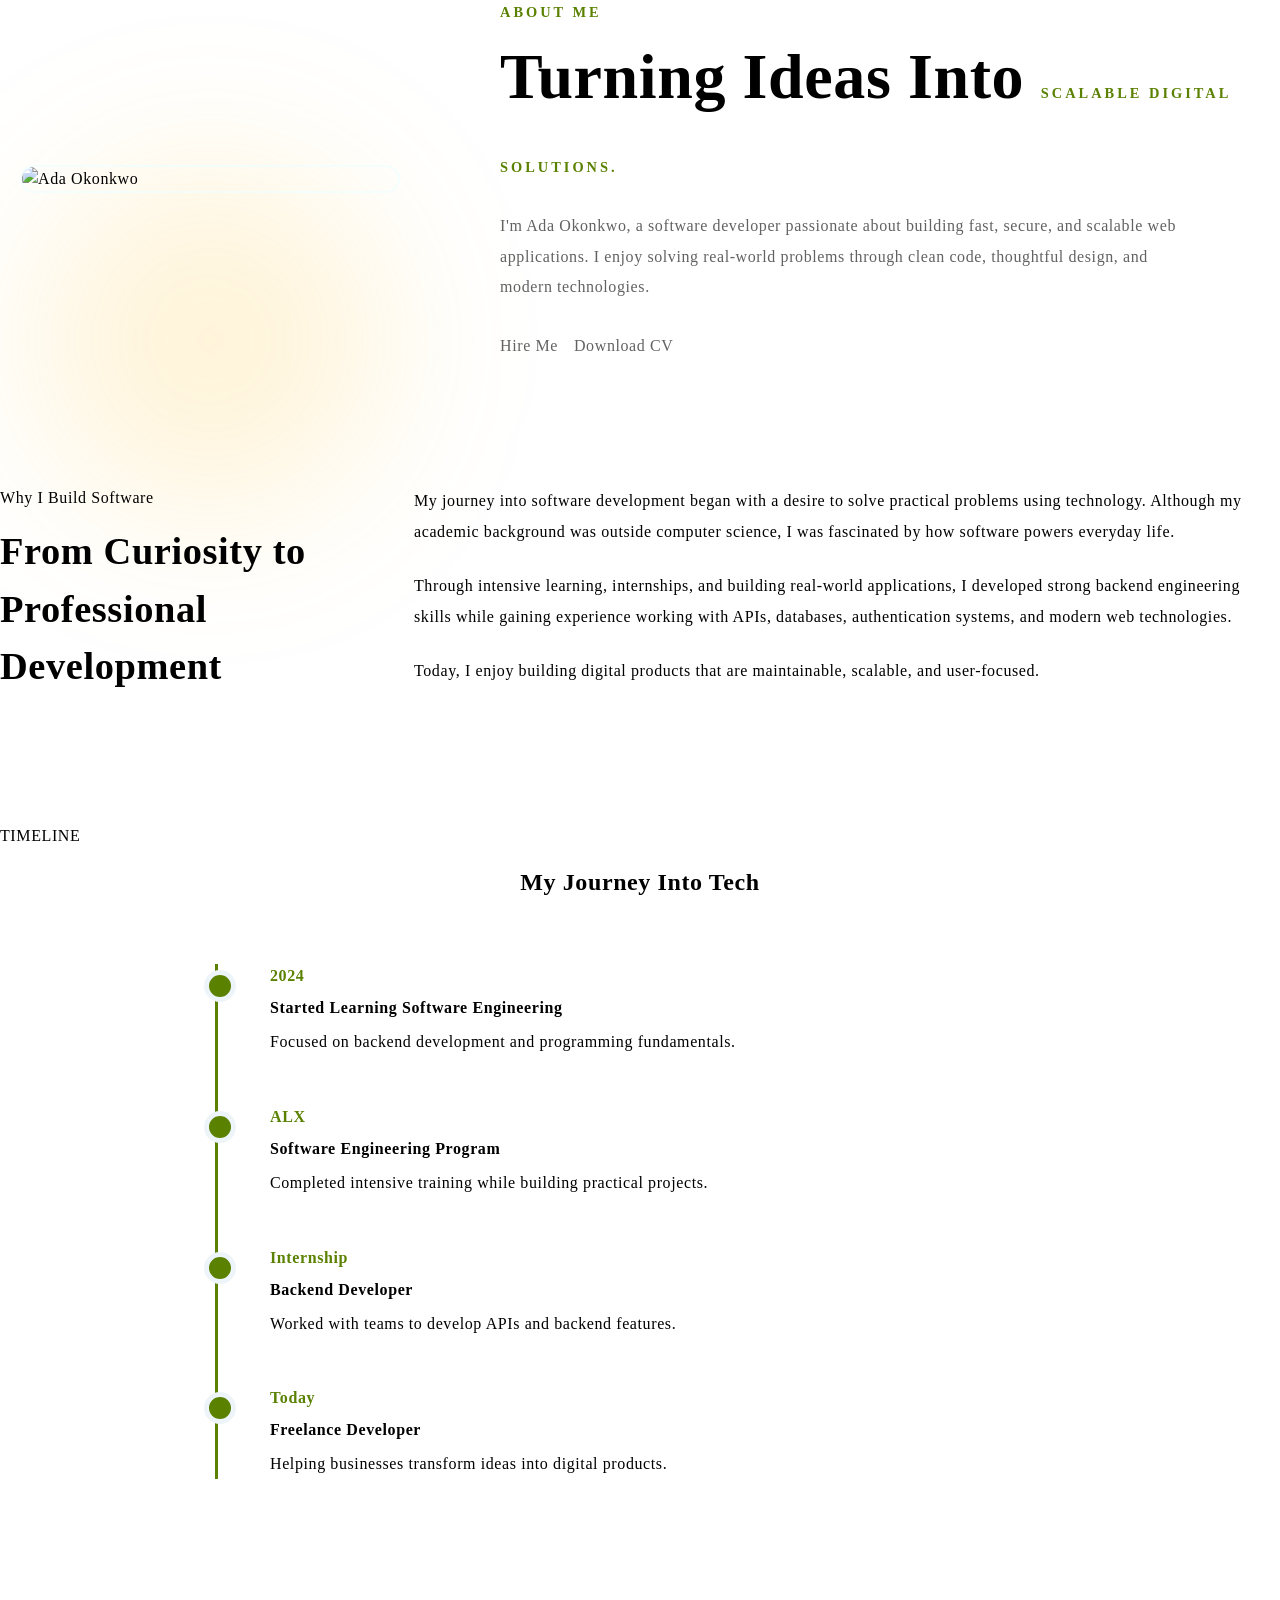
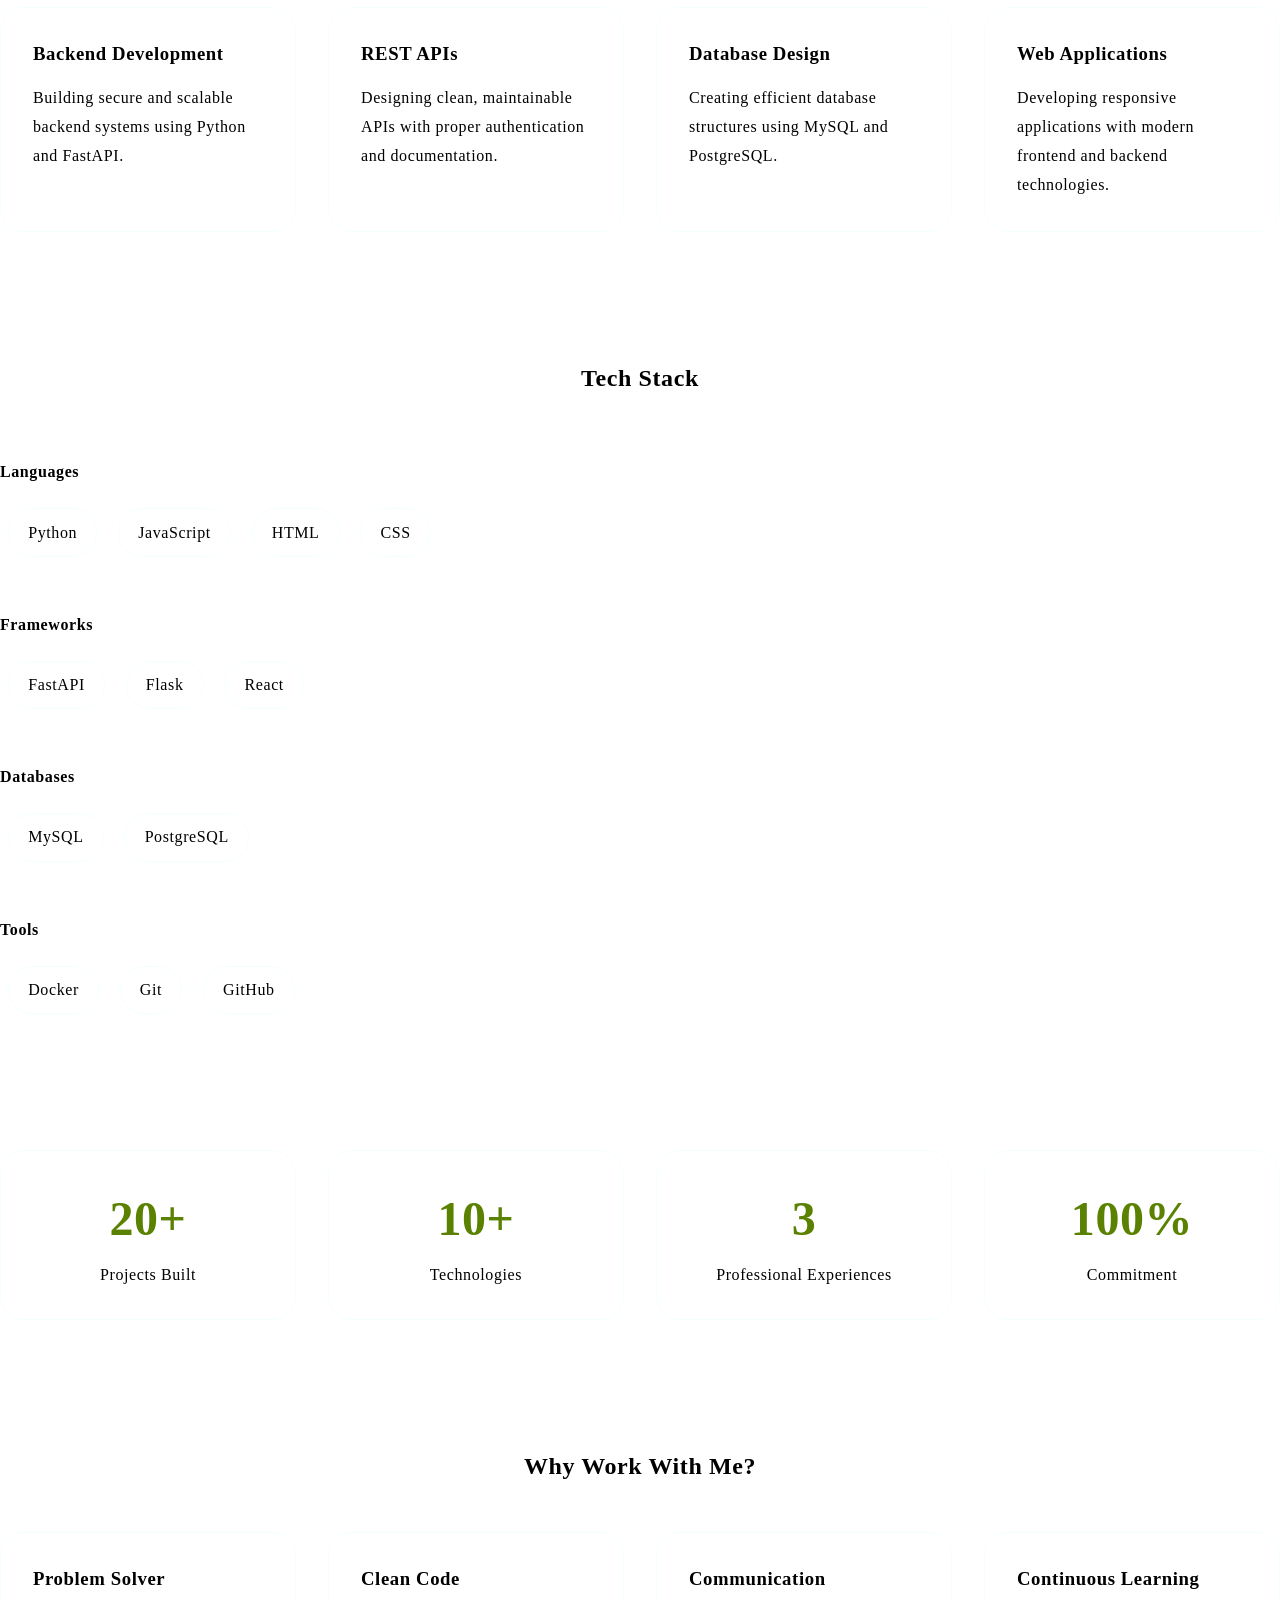
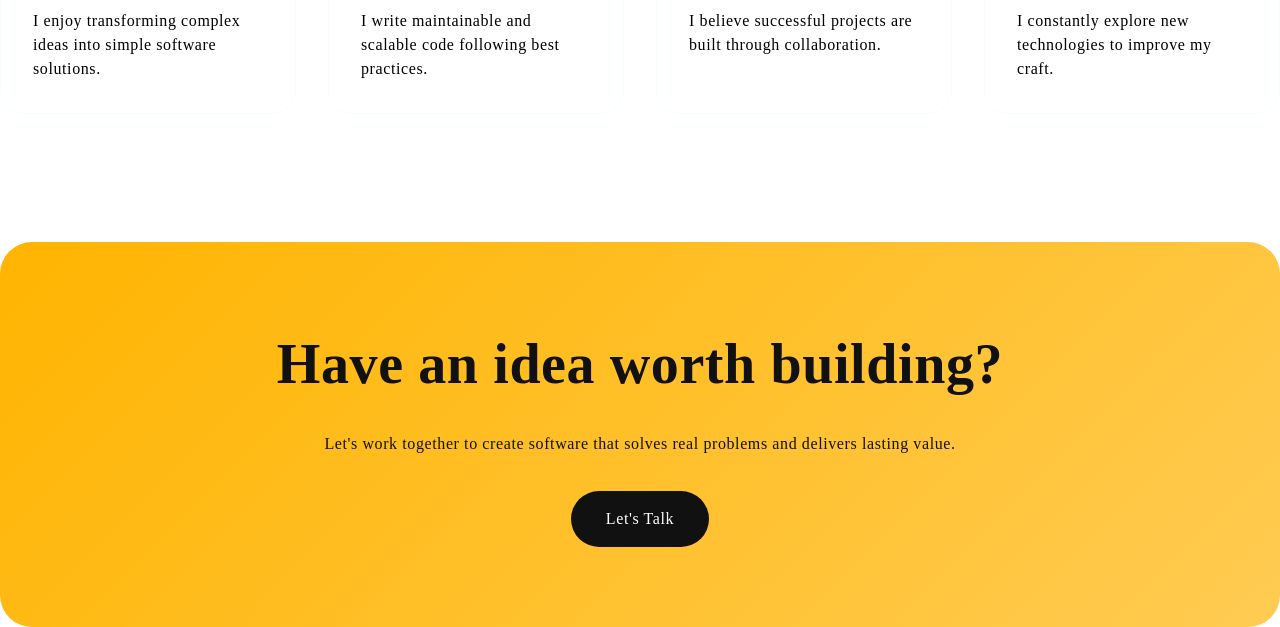
==== about.html @ 7909b61c "added about and contact pages" ====
<!DOCTYPE html>
<html lang="en">
<head>
    <meta charset="UTF-8">
    <meta name="viewport" content="width=device-width, initial-scale=1.0">

    <link rel="stylesheet" href="./styles/style.css">
    <link rel="stylesheet" href="./styles/about.css">

    <title>About Ada</title>
</head>
<body>
    <main>
        <section class="about-hero">

            <div class="about-image">
                <img src="images/about.jpg" alt="Ada Okonkwo">
            </div>

            <div class="about-content">

                <span class="section-tag">
                    ABOUT ME
                </span>

                <h1>
                    Turning Ideas Into
                    <span>Scalable Digital Solutions.</span>
                </h1>

                <p>
                    I'm Ada Okonkwo, a software developer passionate about
                    building fast, secure, and scalable web applications.
                    I enjoy solving real-world problems through clean code,
                    thoughtful design, and modern technologies.
                </p>

                <div class="hero-buttons">

                    <a href="contact.html" class="primary-btn">
                        Hire Me
                    </a>

                    <a href="assets/Ada-Okonkwo-CV.pdf"
                    class="secondary-btn"
                    download>
                        Download CV
                    </a>

                </div>

            </div>

        </section>

        <section class="my-story">

            <div class="story-left">

                <span class="section-tag">
                    Why I Build Software
                </span>

                <h2>
                    From Curiosity
                    to Professional Development
                </h2>

            </div>

            <div class="story-right">

                <p>
                    My journey into software development began with a desire
                    to solve practical problems using technology. Although my
                    academic background was outside computer science, I was
                    fascinated by how software powers everyday life.
                </p>

                <p>
                    Through intensive learning, internships, and building
                    real-world applications, I developed strong backend
                    engineering skills while gaining experience working with
                    APIs, databases, authentication systems, and modern web
                    technologies.
                </p>

                <p>
                    Today, I enjoy building digital products that are
                    maintainable, scalable, and user-focused.
                </p>

            </div>

        </section>

        <section class="timeline-section">

            <span class="section-tag">
                TIMELINE
            </span>

            <h2>My Journey Into Tech</h2>

            <div class="timeline">

                <div class="timeline-item">
                    <span>2024</span>
                    <h4>Started Learning Software Engineering</h4>
                    <p>Focused on backend development and programming fundamentals.</p>
                </div>

                <div class="timeline-item">
                    <span>ALX</span>
                    <h4>Software Engineering Program</h4>
                    <p>Completed intensive training while building practical projects.</p>
                </div>

                <div class="timeline-item">
                    <span>Internship</span>
                    <h4>Backend Developer</h4>
                    <p>Worked with teams to develop APIs and backend features.</p>
                </div>

                <div class="timeline-item">
                    <span>Today</span>
                    <h4>Freelance Developer</h4>
                    <p>Helping businesses transform ideas into digital products.</p>
                </div>

            </div>

        </section>

        <section class="services-grid">

            <article class="service-card">

                <h3>Backend Development</h3>

                <p>
                    Building secure and scalable backend systems
                    using Python and FastAPI.
                </p>

            </article>

            <article class="service-card">

                <h3>REST APIs</h3>

                <p>
                    Designing clean, maintainable APIs with proper
                    authentication and documentation.
                </p>

            </article>

            <article class="service-card">

                <h3>Database Design</h3>

                <p>
                    Creating efficient database structures using
                    MySQL and PostgreSQL.
                </p>

            </article>

            <article class="service-card">

                <h3>Web Applications</h3>

                <p>
                    Developing responsive applications with
                    modern frontend and backend technologies.
                </p>

            </article>

        </section>

        <section class="skills">

            <h2>Tech Stack</h2>

            <div class="skill-group">

                <h4>Languages</h4>

                <span>Python</span>
                <span>JavaScript</span>
                <span>HTML</span>
                <span>CSS</span>

            </div>

            <div class="skill-group">

                <h4>Frameworks</h4>

                <span>FastAPI</span>
                <span>Flask</span>
                <span>React</span>

            </div>

            <div class="skill-group">

                <h4>Databases</h4>

                <span>MySQL</span>
                <span>PostgreSQL</span>

            </div>

            <div class="skill-group">

                <h4>Tools</h4>

                <span>Docker</span>
                <span>Git</span>
                <span>GitHub</span>

            </div>

        </section>

        <section class="stats">

            <div class="stat">
                <h2>20+</h2>
                <p>Projects Built</p>
            </div>

            <div class="stat">
                <h2>10+</h2>
                <p>Technologies</p>
            </div>

            <div class="stat">
                <h2>3</h2>
                <p>Professional Experiences</p>
            </div>

            <div class="stat">
                <h2>100%</h2>
                <p>Commitment</p>
            </div>

        </section>

        <section class="why-me">

            <h2>Why Work With Me?</h2>

            <div class="why-grid">

                <div>
                    <h3>Problem Solver</h3>
                    <p>I enjoy transforming complex ideas into simple software solutions.</p>
                </div>

                <div>
                    <h3>Clean Code</h3>
                    <p>I write maintainable and scalable code following best practices.</p>
                </div>

                <div>
                    <h3>Communication</h3>
                    <p>I believe successful projects are built through collaboration.</p>
                </div>

                <div>
                    <h3>Continuous Learning</h3>
                    <p>I constantly explore new technologies to improve my craft.</p>
                </div>

            </div>

        </section>

        <section class="about-cta">

            <h2>
                Have an idea worth building?
            </h2>

            <p>
                Let's work together to create software that solves real problems
                and delivers lasting value.
            </p>

            <a href="contact.html" class="primary-btn">
                Let's Talk
            </a>

        </section>
    </main>

     <!-- Custom Script -->
    <script src="./js/script.js"></script>
   
</body>
</html>
---- styles/style.css ----
:root {
    --background-color: rgb(237, 244, 250);
    --background-color1: rgba(0, 0, 0, 0.3);
    --background-color2: #0c141a;
    --background-color3: rgba(255, 255, 255, 0.05);
    --background-color4: rgba(255, 255, 255, 0.1);
    --background-color5: rgba(255, 255, 255, 0.2);
    --background-color7: rgba(255, 255, 255, 0.5);
    
    --border: rgba(255, 255, 255, 0.5);
    --border1: rgba(255, 255, 255, 0.2);

    --primary-color: #5A8100;
    --secondary-color: #EB5204;
    --highlight-color: #FFB400;
    --base-color: #fff9e9;
    --white: #ffffff;

    --text-color: rgb(99, 98, 98);
    --text-color0: rgba(255, 255, 255, 0.8);
    --text-color1: rgba(255, 255, 255, 0.7);
    --text-color2: #011c40;
    --text-color3: #cdd5db;
    --text-color4: #00bfff;
    --text-color5: #007bff;
    /* Cloud blue CAFE NOIR 4B3621 BISTRE 372414 noir black */
    /* Chinese black*/
    --border-color: rgba(240, 255, 255, 0.8);
    --border-color2: #d8cfbc;
    /* Bone */
}

.dark-mode{
    --background-color-d: #111d24; /* charcoal black */
    --background-color1-d: #11120d; /* noir black */
    --background-color2-d: #00060a; 
    --background-color3-d: #040025;
    --bg-color4-d: rgb(252, 3, 3);
    --bg-color5-d: #007bff;
    --bg-color6-d: rgb(29, 29, 29);
    --little-tag-d: rgba(230, 153, 91, 0.384);
    --text-color-d: #fff9e9;
    --text-color1-d: #EB5204;
    --text-color2-d: #918e8e;
    --border-color-d: rgba(240, 255, 255, 0.2);
    
}

* {
    margin: 0;
    padding: 0;
    box-sizing: border-box;
    position: relative;
}
html{
    scroll-behavior: smooth;
}

/* Use Firefox-specific scrollbar properties when supported; WebKit fallback provided below */
@supports (scrollbar-width: thin) {
    html{
        scrollbar-width: thin;
        scrollbar-color: #cdd5db rgba(255,255,255,0.06);
    }
}
/* WIDTH */
::-webkit-scrollbar {
    width: 8px;
}
/* TRACK */
::-webkit-scrollbar-track {
    background: transparent;
}
/* THUMB */
::-webkit-scrollbar-thumb {
    border-radius: 10px;
}

body {
    display: flex;
    flex-direction: column;
    min-height: 100vh;
    font-family: "Caladea", serif;
    font-size: 16px;
    line-height: 1.5;
    letter-spacing: 0.6px;
    height: 100vh;
}
body.dark-mode{
    background: var(--background-color-d);
}
.layer-blur {
    position: absolute;
    width: 30rem;
    height: 0;
    top: 100%;
    right: 0;
    box-shadow: 0 0 700px 15px black;
    rotate: -30deg;
    filter: blur(100px);
    z-index: -3;
}
a, button{
    cursor:pointer;
}
a {
    text-decoration: none;
    color: var(--text-color);
    transition: color .2s ease;
    font-weight: 400;
}

a:hover {
    color: var(--highlight-color);
}

/* Display mode */
.display-mode{
    position: fixed;
    bottom: 20px;
    right: 20px;
    z-index: 1000;
    background-color: var(--background-color7);
    border-radius: 50%;
    padding: 10px;
    display: flex;
    align-items: center;
    justify-content: center;
    box-shadow: 0 4px 30px rgba(0, 0, 0, 0.1);
}
.display-mode > button{
    outline: none;
    border: none;
    padding: 0;
    border-radius: inherit;
    background-color: transparent;
}
@media (max-width: 768px) {
    .display-mode{
        bottom: 40px;
        right: 10px;
    }
}
/* --- Navigation Styles --- */

.nav {
    position: fixed;
    top: 0;
    left: 0;
    bottom: 0;
    z-index: 10;
    color: var(--text-color);
    font-weight: 600;
    font-size: 15px;
    height: auto;
    padding: 20px;
    display: flex;
    flex-direction: column;
    justify-content: space-around;

    background: var(--background-color3);
    -webkit-backdrop-filter: blur(6px);
    backdrop-filter: blur(6px);
    border-right: 1px solid rgba(255, 255, 255, 0.1);
    box-shadow: 4px 0 30px rgba(0, 0, 0, 0.1);
}

.nav nav,
.nav .socials {
    display: flex;
    flex-direction: column;
    align-items: center;
    gap: 0.5rem;
    margin-left: 5px;
    margin-bottom: 0.3rem;
}

.nav .socials,
.nav nav {
    transition: filter .3s ease;
}

.nav nav a,
.nav .socials a {
    display: flex;
    flex-direction: column;
    align-items: center;
    justify-content: space-between;
}

.nav nav a span {
    transform: translateX(100%);
    opacity: 0;
    transition: transform .3s ease, opacity .3s ease;
    width: 0;
    white-space: nowrap;
}

.nav nav a:hover,
.nav .socials a:hover {
    background-color: var(--background-color);
    border-radius: 20px;
    padding: 5px 10px;
    color: var(--highlight-color);
}

.nav .socials a:hover {
    border-radius: 20%;
}

.nav nav a:hover span {
    transform: translateX(0);
    opacity: 1;
    width: auto;
}

/* Responsive Navigation for Mobile */
@media (max-width: 768px) {
    .nav {
        width: 100%;
        height: 4rem;
        left: 0;
        top: auto;
        bottom: 0;
        background-color: rgba(255, 255, 255, 0.7);
        box-shadow: 0 -2px 10px rgba(0, 0, 0, 0.1);
    }

    .nav .socials {
        display: none;
    }

    .nav nav {
        width: 100%;
        display: flex;
        align-items: start;
    }

    .nav nav {
        width: 100%;
        flex-direction: row;
        justify-content: space-evenly;
        gap: .6rem;
    }

    .nav nav a:hover span {
        transform: translate(0, 0);
        opacity: 1;
        width: auto;
    }
}

/* --- Banner Styles --- */
.banner {
    height: 100vh;
    width: 100%;
    position: relative;
    display: flex;
    align-items: center;
    justify-content: center;
    overflow: hidden;
}

main {
    flex: 1;
}

.banner .animation-bg {
    height: 100vh;
    width: 100vw;
    object-fit: cover;
    object-position: center;
    /* Creates a smooth, cloud-like fade at the bottom */
    -webkit-mask-image: linear-gradient(to bottom, lightgray 70%, transparent 100%);
    mask-image: linear-gradient(to bottom, black 70%, transparent 100%);
}

.banner .bg1 {
    position: absolute;
    top: 0;
    height: 100%;
    display: flex;
    flex-direction: row;
    justify-content: space-between;
    gap: 4rem;
    color: var(--base-color);
    border: 7px solid var(--border-color);
    padding: 2rem 4rem;
    border-radius: 2rem;
}
.dark-mode .banner .bg1 {
    border-bottom: 7px solid rgba(211, 211, 211, 0.3);
}
.banner .bg1 .bg1-context {
    display: flex;
    flex-direction: column;
    justify-content: space-between;
}

.banner .bg1 .title {
    font-size: 3rem;
    font-weight: 700;
}

.banner .bg1 .title .highlight {
    color: var(--border-color);
}

.banner .bg1 .title h2:nth-child(2) {
    transform: translate(120%, 290%);
    bottom: 0px;
}

.banner .bg1 .bg1-context-inner {
    display: flex;
    flex-direction: row;
    justify-content: space-between;
    gap: 4rem;
    font-size: 14px;
    line-height: 21px;
    letter-spacing: 1px;
}

.banner .bg1 .bg1-context-inner .mini-bio {
    width: 18rem;
}

.banner .bg1 .bg1-context-inner .mini-bio span {
    color: var(--secondary-color);
}

.banner .bg1 .bg1-context-inner .exp {
    justify-self: baseline;
}

.banner .bg1 .bg1-context-inner .exp span {
    display: block;
}

.banner .bg1 .bg1-context-inner .exp span:nth-child(1) {
    font-size: 1.5rem;
    color: var(--primary-color);
}

.banner .bg1 .context {
    position: relative;
    bottom: 0px;
    right: -100px;
    width: 38%;
    background-color: var(--background-color1);
    border-radius: 30px;
    box-shadow: 0 4px 30px rgba(0, 0, 0, 0.1);
    -webkit-backdrop-filter: blur(5px);
    backdrop-filter: blur(5px);
    padding: 14px;
}

.banner .bg1 .context h3 {
    margin-bottom: 20px;
    font-size: 1.6rem;
    font-weight: 600;
}

.banner .bg1 .context .glass-form .input-group {
    display: flex;
    justify-content: space-between;
    gap: 10px;
    margin-bottom: 15px;
}

.banner .bg1 .context .glass-form input,
.banner .bg1 .context .glass-form select {
    width: 100%;
    padding: 12px;
    margin-bottom: 15px;
    border: none;
    border-radius: 8px;
    background: var(--background-color4);
    /* Lighter background for inputs */
    color: var(white);
    /* Text color inside inputs */
    border: 1px solid var(--border1);
    -webkit-backdrop-filter: blur(10px);
    backdrop-filter: blur(10px);
    outline: none;
    /* Remove default focus outline */
    font-size: 1rem;
}

.banner .bg1 .context .glass-form input::placeholder {
    color: var(--text-color1);
}

.banner .bg1 .context .glass-form input:focus,
.banner .bg1 .context .glass-form select:focus {
    background: var(--background-color5);
    border-color: var(--border);
}

.banner .bg1 .context .glass-form label {
    display: block;
    margin-bottom: 5px;
    margin-top: 15px;
    font-weight: bold;
    color: var(--text-color0);
}

.banner .bg1 .context .glass-form .bg-grad {
    width: 100%;
    padding: 2px;
    border: none;
    border-radius: 50px;
    background: linear-gradient(to right, #656565, var(--highlight-color), #6600c5, #5300a0, var(--secondary-color), var(--primary-color), var(--highlight-color), #656565);
    background-size: 200%;
    animation: animationGradient 2.5s linear infinite;
    box-shadow: 0 0 15px rgba(255, 255, 255, 0.2);
    cursor: pointer;
    margin-top: 20px;
}

.banner .bg1 .context .glass-form button {
    width: 100%;
    padding: 15px;
    font-size: 1.1rem;
    font-weight: bold;
    border: none;
    border-radius: 50px;
    box-shadow: 0 0 15px rgba(255, 255, 255, 0.2);
    cursor: pointer;
    margin-top: x 20px;
    color: var(--secondary-color);
}

@keyframes animationGradient {
    to {
        background-position: 200%;
    }
}

.banner .bg1 .context .glass-form button:hover {
    background: var(--border-color);
    color: var(--text-color);
}

/* Responsive Banner for Tablets & Mobile */
@media (max-width: 1000px) {
    .banner .bg1 .context {
        right: -70px;
    }
    .banner .bg1 .context h3 {
        font-size:1.2rem
    }
    .banner .bg1 .context .glass-form input,
    .banner .bg1 .context .glass-form select {
        font-size: 14px;
        padding: 8px;
    }
    .banner .bg1 .context .glass-form button {
        padding: 10px;
        font-size: 1rem;
    }
}

@media (max-width: 900px) {
    .banner .bg1 .context {
        right: -35px;
    }
}

@media (max-width: 768px) {
    .banner {
        padding: .5rem 0;
        overflow: hidden;
    }

    .banner .bg1 {
        padding: .5rem 0;
    }

    .banner .bg1 .title {
        font-size: 2.5rem;
    }

    .banner .bg1 .context {
        display: none;
    }
}

/* --- Num Styles --- */
.num {
    min-height: 5rem;
    padding: 5rem 1.5rem;
    margin: 0 6rem;
    color: var(--text-color2);
    display: flex;
    justify-content: space-around;
    align-items: center;
    border-bottom: 1px solid var(--border-color2);
}
.dark-mode .num {
    color: var(--text-color-d)
}
.num > div span {
    display: block;
    text-align: center;
    font-size: 1.2rem;
    font-weight: 500;
}

.num > div span:nth-child(1) {
    color: var(--secondary-color);
    font-size: 2rem;
    font-weight: 800;
}

@media (max-width: 900px) {
    .num{
        margin: 0 3rem;
    }
    .num>div span {
        font-size: 1rem;
    }
}
@media (max-width: 768px) {
    .num {
        flex-wrap: wrap;
        margin: 0 2rem;
    }
}

@media (max-width: 568px) {
    .num {
        flex-direction: column;
        margin: 0;
    } 
}

/* --- Services Styles --- */
.services {
    padding: 6rem 9rem;
    position: relative;
    background-color: var(--background-color2);
    color: var(--text-color3);
    display: flex;
    flex-direction: column;
    align-items: center;
}
.dark-mode .services {
    background-color: var(--background-color2-d);
}
/*.services::before{
    content: "";
    position: absolute;
    width: 100%;
    height: 50px;
    top: 0; / Half of the height to sit on the line /
    left: 0;
    border-radius: inherit;
    background: radial-gradient(
        960px circle at 0 0, rgba(106, 0, 255, 0.1), transparent 40%
    );
}*/
.services .little-tag,
.projects .little-tag {
    display: block;
    border-radius: 1rem;
    padding: 0.1rem 0.7rem;
    background-color: var(--border-color2);
    color: var(--secondary-color);
    display: flex;
    justify-content: center;
    align-items: center;
    gap: 4px;
}
.dark-mode .services .little-tag,
.dark-mode .projects .little-tag {
    background-color: var(--little-tag-d);

}

.services h1 {
    font-size: 3rem;
    font-weight: 600;
    margin-bottom: -15px;
    color: var(--text-color4);
}

.services>p,
.projects>p {
    font-size: 1rem;
    max-width: 38rem;
    margin-inline: auto;
    text-align: center;
}
.dark-mode .services .service-cards .service-card >p,
.dark-mode .services>p,
.dark-mode .projects>p {
    color: var(--text-color2-d);
}

.services .service-cards {
    display: grid;
    grid-template-columns: repeat(3, 1fr);
    gap: 1.5rem;
    margin-top: 2.6rem;
}

.services .service-cards .service-card {
    min-height: 260px;
    border-radius: 1rem;
    padding: 2rem;
    transition: transform 0.3s ease, box-shadow 0.3s ease;
    /*background-color: #121c24c5;*/
    box-shadow:
        0 15px 35px rgba(0, 0, 0, 0.4),
        0 5px 15px rgba(0, 0, 0, 0.2);
}
.dark-mode .services .service-cards .service-card {
    box-shadow:
        0 5px 35px rgba(94, 93, 93, 0.1),
        0 0px 15px rgba(46, 46, 46, 0.1);
}
.services .service-cards .service-card:hover {
    transform: translateY(-10px);
    box-shadow:
        0 25px 50px rgba(0, 0, 0, 0.6),
        0 10px 20px rgba(0, 0, 0, 0.3);
}

.services .service-cards .service-card h2 {
    margin: 1rem 0;
    color: var(--text-color5);
    font-size: 1.2rem;
}

.services .service-cards .service-card>span {
    background-color: var(--border-color2);
    display: block;
    padding: 0.5rem;
    height: 50px;
    width: 50px;
    border-radius: inherit;
    display: flex;
    align-items: center;
    justify-content: center;
}

.services .service-cards .service-card img {
    width: 20rem;
    height: 20rem;
    border-radius: 1rem;
    border-top-left-radius: 50%;
    border-top-right-radius: 50%;
    object-fit: cover;
}

/* Responsive Services for Mobile */
@media (max-width: 900px) {
    .services {
        padding: 6rem 2.5rem 6rem 6rem;
    }
    .services .service-cards {
        grid-template-columns: repeat(2, 1fr);
    }
}

@media (max-width: 768px) {
    .services {
        padding: 6rem;
    }

    .services .service-cards {
        grid-template-columns: repeat(1, 1fr);
    }
    .services .service-cards .service-card{
        height: 350px;
        display: flex;
        flex-direction: column;
        justify-content: center;
        align-items: center;
    }
    
}
@media (max-width: 568px) {
    .services {
        padding: 6rem 1.5rem;
    }
}

/* --- Projects Styles --- */
.projects {
    padding: 3rem 4rem;
    color: #333;
    position: relative;
    display: flex;
    flex-direction: column;
    align-items: center;
    background-color: var(--base-color);
}
.dark-mode .projects {
    background-color: var(--background-color3-d);
}
.projects h1 {
    color: var(--background-color2);
    font-size: 3rem;
}
.dark-mode .projects h1 {
    color: var(--text-color-d);
}
.projects .project-cards, .projects .project-filter {
    margin: 2rem 4rem;
}
.projects .search-bar {
    display: flex;
    justify-content: center;
    border: 1px solid var(--border-color2);
    border-radius: 20px;
    height: 2.5rem;
    width: 90%;
    margin-top: 1.5rem;
}
.projects .search-bar #search-input,
.projects .search-bar #search-button {
    padding: 10px;
    outline: none;
    border: none;
    background-color: transparent;
}
.projects .search-bar #search-button {
    border-left: 1.7px solid var(--border-color2);
    border-top-right-radius: inherit;
    border-bottom-right-radius: inherit;
    margin-top: 6px;
    margin-bottom: 6px;
    display: flex;
    align-items: center;
    transition: all 0.3s ease-in-out;
    cursor: pointer;
}
.projects .search-bar #search-button:hover svg {
    transform: scale(1.3);
}
.projects .search-bar #search-input {
    width: 100%;
    border-top-left-radius: inherit;
    border-bottom-left-radius: inherit;
    padding-left: 1rem;
    background-color: #00bfff1a;
    color: var(--text-color2);
    font-size: 15px;
    font-weight: 500;
    letter-spacing: 1.1px;
}
#search-input::placeholder{
    font-size: 14px;
}
.projects .project-filter{
    display:flex;
    gap:10px;
    flex-wrap:wrap;
    justify-content: center;
}

.projects .filter-btn{
    padding:6px 10px;
    border:1px solid lightslategrey;
    background-color: transparent;
    color: #333;
    cursor:pointer;
    border-radius:4px;
    transition:0.3s;
}
.dark-mode .projects .filter-btn{
    border:1px solid var(--border-color-d);
    color: var(--text-color-d);
}
.projects .filter-btn:hover{
    background: #0c141a;
    color: var(--text-color3);
    border-radius: 8px;
    transform:scale(1.1);
}
.dark-mode .projects .filter-btn:hover{
    background: var(--bg-color5-d);
    color: var(--text-color-d);
}
.projects .filter-btn.active{
    background: var(--secondary-color);
    color: var(--base-color);
    border: none;
    transform:scale(1.1);
}
.dark-mode .projects .filter-btn.active{
    background: var(--bg-color4-d);
}
.projects .project-cards {
    /* Splits the container into 3 columns */
    column-count: 3;
    column-gap: 1rem;
}

.projects .project-cards h2 {
    color: #272424;
}

.projects .project-cards .project-card {
    /* CRITICAL: Prevents a single card from splitting across two columns */
    break-inside: avoid;
    margin-bottom: 1rem;
    border-radius: 10px;

    /* Give your cards different heights directly or via content */
    height: auto;

    overflow: hidden;
    opacity: 0;
    transform:translateY(45px) scale(0.98);
    transition:
        opacity 0.75s ease,
        transform 0.75s cubic-bezier(0.22, 1, 0.36, 1);
}
.projects .project-cards .project-card.show{
    opacity:1;
    transform:translateY(0) scale(1);
}

.projects .project-cards .project-card.hide{
    opacity:0;
    transform:translateY(18px) scale(0.985);
}
.projects .project-cards .project-card .info {
    position: absolute;
    bottom: 0;
    padding-left: 0.8rem;
    padding-bottom: 0.2rem;
}

.projects .project-cards .project-card .info span {
    display: block;
    text-transform: uppercase;
    font-weight: 600;
    text-shadow: 0px 1px 2px rgba(0, 0, 0, 0.9),
        0px 2px 4px rgba(0, 0, 0, 0.5),
        0px 4px 10px rgba(0, 0, 0, 0.3);
}

.projects .project-cards .project-card .info .category {
    color: var(--secondary-color);
    font-size: 14px;
}

.projects .project-cards .project-card .info .title {
    color: var(--text-color3);
    font-size: 16px;
    padding: 0;
    margin: 0;
    margin-top: -7px;
}

.projects .project-cards .project-card img {
    width: 100%;
    height: 100%;
    object-fit: cover;
    border-radius: inherit;
    display: block;
}

.projects .project-cards .project-card .overlay {
    position: absolute;
    width: 0;
    top: 0;
    left: 0;
    bottom: 0;
    background-color: rgba(255, 249, 233, 0.2);
    -webkit-backdrop-filter: blur(3px);
    backdrop-filter: blur(3px);
    transition: width 0.4s ease;
    display: flex;
    justify-content: center;
    align-items: center;
    border-radius: inherit;
}

.projects .project-cards .project-card .overlay .visit-link {
    padding: 10px;
    border-radius: 5px;
    opacity: 0;
    transition: all 0.2s ease 0.3s;
}

.projects .project-cards .project-card .overlay .modal-btn {
    background: transparent;
    border: none;
    outline: none;
}
.projects .project-cards .project-card:hover .overlay {
    width: 100%;
}

.projects .project-cards .project-card:hover .visit-link {
    opacity: 1;
}

.projects .project-cards .project-card .visit-link svg:hover {
    transform: scale(1.4);
}

.projects .project-cards .project-card .visit-link svg:hover,
.projects .project-cards .project-card .visit-link svg.flat-color:hover #secondary {
    fill: var(--base-color) !important;
}

.projects .view-more-project,
.projects #load-more-btn {
    width: 13rem;
    font-size: 13px;
    letter-spacing: 1.3px;
    text-transform: uppercase;
    font-weight: bold;
    cursor:pointer;
    display: flex;
    align-items: center;
    justify-content: space-evenly;
}
.projects .view-more-project {
    gap: 8px;
    padding: 5px 15px;
    border-radius: 50px;
    background-color: var(--secondary-color);
    color: var(--background-color);
    transition: background-color 0.3s ease, color 0.3s ease;
    margin-top: 20px;
    border:1px solid var(--secondary-color);
}
.dark-mode .projects .view-more-project {
    background-color: var(--bg-color4-d);
    color: var(--text-color-d);
    border:1px solid var(--bg-color4-d);
}
.projects #load-more-btn:hover, 
.projects .view-more-project:hover {
    background-color: var(--highlight-color);
    color: var(--base-color);
    border: none;
}

.empty-state{
    grid-column:1/-1;
    text-align:center;
    padding:60px;
    color:#888;
    font-size:20px;
}

.projects .load-wrapper{
    text-align:center;
    margin-top:15px;
}

.projects #load-more-btn{
    padding: 6px 10px;
    width: 13rem;
    border:3px solid var(--secondary-color);
    background: transparent;
    color: var(--secondary-color);
    border-radius:30px;
}
.dark-mode .projects #load-more-btn{
    border:3px solid var(--bg-color4-d);
    color: var(--bg-color4-d);
}
.projects #load-more-btn:hover, 
.projects .view-more-project:hover{
    transform:translateY(-2px);
}

.projects .project-modal{
    width: 100%;
    position:fixed;
    inset:0;
    display:none;
    flex-direction: row;
    justify-content:center;
    align-items:center;
    z-index:999;
    padding:20px;
    background:rgba(0,0,0,0.75);
    -webkit-backdrop-filter: blur(14px);
    backdrop-filter: blur(14px);
    overflow-y: hidden;
}

.projects .project-modal.show{
    display:flex;
}

@keyframes popup{
    from{
        opacity:0;
        transform:scale(.9);
    }
    to{
        opacity:1;
        transform:scale(1);
    }
}

.projects .project-modal .modal-content{
    color:white;
    width: 95%;
    max-height: 90vh;
    border-radius:16px;
    padding:20px;
    position:relative;
    overflow-y: auto;
    /* glassmorphism 
    background: rgba(255,255,255,0.08);

    border: 1px solid rgba(255,255,255,0.12);

    box-shadow:
        0 8px 32px rgba(0,0,0,.35);

    -webkit-backdrop-filter: blur(20px);
    backdrop-filter: blur(20px); */
    /* Firefox only */
    @supports (scrollbar-color: #cdd5db transparent) {
        scrollbar-width: thin;
        scrollbar-color: #cdd5db transparent;
    }
    animation:popup .3s ease;
}
.projects .project-modal .modal-content::-webkit-scrollbar{
    width:8px;
    height:8px;
}
.projects .project-modal .modal-content::-webkit-scrollbar-track{
    background: transparent;
}
.projects .project-modal .modal-content::-webkit-scrollbar-thumb{
    background-color: #cdd5db;
    border-radius: 8px;
    border: 2px solid transparent; /* provides padding around thumb */
}

.projects .project-modal .modal-content .close-modal{
    position:absolute;
    right:20px;
    top:10px;
    cursor:pointer;
}

.projects .project-modal .modal-content #modal-body{
    margin-top: 2rem;
    display: grid;
    grid-template-columns: 1.5fr 1fr;
    gap: 1.5rem;
}
.projects .project-modal .modal-content #modal-body .modal-image-container{
    width:100%;
    height:100%;
    display: flex;
    flex-direction: column;
}
.projects .project-modal .modal-content #modal-body .modal-image-container .modal-links{
    margin-top:10px;
}

.projects .project-modal .modal-content #modal-body .modal-image-container .modal-links a{
    color:var(--secondary-color);
    cursor: pointer;
    text-decoration:none;
    font-weight:600;
}

/* TAGS */
.projects .project-modal .modal-content #modal-body .project-tags{
    display: flex;
    gap: 15px;
    flex-wrap: wrap;
    margin-bottom: 25px;
}
.projects .project-modal .modal-content #modal-body .project-tags .stack-badge{
    color: #EB5204;
    font-size: 14px;
    font-weight: 600;
    text-transform: uppercase;
    letter-spacing: 1px;
}
/* MAIN IMAGE */
.projects .project-modal .modal-content #modal-body .project-main-image img{
    width: 100%;
    height: auto;
    border-radius: 18px;
    margin-top: 20px;
}
.projects .project-modal .modal-content #modal-body .project-main-image h2{
    font-size: 2rem;
    color: var(--text-color3);
    line-height: 1.1;
    letter-spacing: 1px;
}

/* DESCRIPTION BLOCKS */
.projects .project-modal .modal-content #modal-body .project-description{
    display: flex;
    flex-direction: column;
    gap: 30px;
    margin: 30px 0;
}

.projects .project-modal .modal-content #modal-body .project-description .desc-block h4{
    font-size: 18px;
    color: var(--text-color4);
    margin-bottom: 12px;
}

.projects .project-modal .modal-content #modal-body .project-description .desc-block p{
    color: var(--text-color3);
    line-height: 1.7;
}

/* GALLERY */
.projects .project-modal .modal-content #modal-body .project-gallery{
    display: flex;
    flex-direction: column;
    gap: 20px;
    margin: 10px 0;
    height: auto;
    width: 100%;
}

.projects .project-modal .modal-content #modal-body .project-gallery .gallery-image{
    height: auto;
    width: 100%;
    border-radius: 16px;
    overflow: hidden;
    transition: .3s ease;
}
.projects .project-modal .modal-content #modal-body .project-gallery .gallery-image img{
    width: 100%;
    height: auto;
    display: block;
    object-fit: cover;
    border-radius: inherit;
    transition: transform .3s ease;
}
.projects .project-modal .modal-content #modal-body .project-gallery .gallery-image img:hover{
    transform: scale(1.02);
}

/* Right Sidebar */
.projects .project-modal .modal-content #modal-body .modal-aside {
    display: flex;
    flex-direction: column;
    gap: 2rem;
    top: 2rem;
    height: fit-content;
}

/* Cards */
.projects .project-modal .modal-content #modal-body .modal-aside > div {
    background: var(--card-bg);
    padding: 1.5rem;
}
.projects .project-modal .modal-content #modal-body .modal-aside > div::after{
    content: "";
    display: block;
    width: 85%;
    height: 2px;
    margin: 3rem auto 0;
    background-color: rgba(88, 86, 86, 0.45);
    border-radius: 10px;
}

/* Headings */
.projects .project-modal .modal-content #modal-body .modal-aside h3 {
    margin-bottom: 1.3rem;
    font-size: 1.1rem;
    color: var(--heading-color);
}

/* Sections */
.projects .project-modal .modal-content #modal-body .modal-aside section {
    display: flex;
    justify-content: space-between;
    align-items: flex-start;

    gap: 1rem;

    padding: .9rem 0;

    border-bottom: 1px solid var(--border-color);
}

.projects .project-modal .modal-content #modal-body .modal-aside section:last-child {
    border-bottom: none;
}

/* Left labels */
.projects .project-modal .modal-content #modal-body .modal-aside h6 {
    font-size: .8rem;
    color: var(--text-light);
    font-weight: 600;
    margin: 0;
    text-transform: uppercase;
    letter-spacing: 1px;
}

/* Right values */
.projects .project-modal .modal-content #modal-body .modal-aside p {
    margin: 0;
    text-align: right;
    color: var(--text-color);
    font-size: .95rem;
}

.projects .project-modal .modal-content #modal-body .modal-aside .related-projects {
    display: flex;
    flex-direction: column;
    gap: 0.5rem;
}

.projects .project-modal .modal-content #modal-body .modal-aside .related-project {
    display: flex;
    gap: 1rem;

    cursor: pointer;

    padding: .75rem;
    border-radius: 12px;

    transition: .3s;
}

.projects .project-modal .modal-content #modal-body .modal-aside .related-project:hover {
    background: var(--card-bg);
}

.projects .project-modal .modal-content #modal-body .modal-aside .related-project img {
    width: 70px;
    height: 70px;

    border-radius: 10px;

    object-fit: cover;
}

.projects .project-modal .modal-content #modal-body .modal-aside .related-info {
    display: flex;
    flex-direction: column;
    justify-content: center;
}

.projects .project-modal .modal-content #modal-body .modal-aside .related-info h5 {
    margin: 0 0 .3rem;
}

.projects .project-modal .modal-content #modal-body .modal-aside .related-info small {
    color: var(--text-light);
}

.projects .project-modal .modal-content #modal-body .modal-aside .contact-card {
    position: relative;
    overflow: hidden;
    color: #111;
    padding: 2rem;
    margin: 2rem;
    border-radius: 1.2rem;

    box-shadow:
        0 15px 35px rgba(255, 180, 0, 0.25),
        0 5px 15px rgba(0, 0, 0, 0.15);

    transition: transform .3s ease, box-shadow .3s ease;
}

.projects .project-modal .modal-content #modal-body .modal-aside .contact-card:hover {
    transform: translateY(-6px);

    box-shadow:
        0 22px 45px rgba(255, 180, 0, 0.35),
        0 8px 20px rgba(0, 0, 0, 0.2);
}

/* Decorative glow */
.projects .project-modal .modal-content #modal-body .modal-aside .contact-card::before {
    content: "";

    position: absolute;
    top: -60px;
    right: -60px;

    width: 140px;
    height: 140px;

    background: rgba(255,255,255,.2);
    border-radius: 50%;
}

.projects .project-modal .modal-content #modal-body .modal-aside .contact-card h3 {
    margin-bottom: .8rem;
    color: rgba(255, 180, 0, 0.95);
    font-size: 1.4rem;
}

.projects .project-modal .modal-content #modal-body .modal-aside .contact-card p {
    margin-bottom: 1.5rem;
    line-height: 1.7;
    color: rgba(231, 226, 226, 0.85);
}

.projects .project-modal .modal-content #modal-body .modal-aside .contact-card button {
    width: 100%;

    padding: .95rem 1.2rem;

    border: none;
    border-radius: .8rem;

    background: #111;
    color: #fff;

    font-size: .95rem;
    font-weight: 700;
    letter-spacing: .05em;

    cursor: pointer;
    transition: all .3s ease;
}

.projects .project-modal .modal-content #modal-body .modal-aside .contact-card button:hover {
    background: #fff;
    color: #111;

    transform: translateY(-2px);
}

/* NAVIGATION */
.projects .project-modal .modal-content .modal-navigation{
    display: flex;
    justify-content: space-between;
    gap: 20px;
    margin-top: 2rem;
    padding-top: 2rem;
    border-top: 1.5px solid rgba(255,255,255,.12);
    border-radius: 20px;
}

.projects .project-modal .modal-content .modal-navigation .project-nav-btn{
    height: 2rem;
    display: flex;
    justify-content: space-between;
    align-items: center;
    padding: 10px 14px;
    border: 1px solid rgba(255,255,255,.12);
    background: rgba(255,255,255,.06);
    color: var(--highlight-color);
    font-weight: 600;
    text-transform: uppercase;
    border-radius: 4px;
    cursor: pointer;
    transition: .3s ease;
}
.projects .project-modal .modal-content .modal-navigation .project-nav-btn.next-project svg,
.projects .project-modal .modal-content .modal-navigation .project-nav-btn.prev-project svg {
    margin-left: 10px;
    transition: transform .3s ease;
}
.projects .project-modal .modal-content .modal-navigation .project-nav-btn.prev-project svg {
    margin-right: 10px;
}
.projects .project-modal .modal-content .modal-navigation .project-nav-btn.next-project svg {
    margin-left: 10px;
}
.projects .project-modal .modal-content .modal-navigation .project-nav-btn:hover{
    transform: translateY(-4px);
    background: rgba(255,255,255,.12);
    color: var(--base-color);
}
.projects .project-modal .modal-content .modal-navigation .project-nav-btn.next-project:hover svg,
.projects .project-modal .modal-content .modal-navigation .project-nav-btn.prev-project:hover svg {
    transform: scale(1.2);
}
.projects .project-modal .modal-content .modal-navigation .project-nav-btn.next-project:hover svg path,
.projects .project-modal .modal-content .modal-navigation .project-nav-btn.prev-project:hover svg path{
    fill: var(--text-color4) !important;
}

.projects .project-modal .modal-content .modal-navigation .project-nav-btn:disabled {
    opacity: .4;
    cursor: not-allowed;
}

/* Responsive adjustment for tablets and mobile */
@media (max-width: 900px) {
    .projects{
        padding: 3rem 2rem 3rem 3rem;
    }
    .projects .project-cards {
        column-count: 2;
    }
    .projects .project-modal .modal-content{
        width: 100%;
    }
}

@media (max-width: 768px) {
    .projects {
        padding: 3rem 1rem;
    }
    .projects .project-cards {
        column-count: 1;
        width: 100%;
    }
    .projects .project-cards .project-card {
        min-height: 350px;
    }
    .projects .project-modal .modal-content #modal-body{
        grid-template-columns: 1fr;
    }
}

/* --- Contact Me Styles --- */
.contact-me {
    display: flex;
    align-items: center;
    justify-content: center;
    border-radius: 20px;
    padding: 50px 12px;
    margin: 3rem 9rem;
    background-color: #f4f4f4;
}
.dark-mode .contact-me {
    background-color: var(--background-color2-d);
    box-shadow:
        0 5px 35px rgba(94, 93, 93, 0.3),
        0 0px 15px rgba(46, 46, 46, 0.2);
}
.contact-me .context{
    display: flex;
    flex-direction: column;
    gap: 2rem;
    align-items: center;
    justify-content: space-around;
}
.contact-me .context h3{
    color: var(--background-color2);
    font-size: 2.5rem;
    margin-bottom: 20px;
}
.dark-mode .contact-me .context h3{
    color: var(--text-color-d);
}
.contact-me .context p{
    font-size: 1.1rem;
    color: #333;
}
.dark-mode .contact-me .context p,
.dark-mode .contact-me .context .work-hours table{
    color: var(--text-color2-d);
}
.contact-me .context .work-hours table{
    width: 100%;
    border-collapse: collapse;
}
.contact-me .context .work-hours td {
    padding: 12px;
    font-size: 14.8px;
    text-align: start;
}
.contact-me .context .work-hours tr:hover {
    background-color: #ddd;
}
.contact-me .context .work-hours caption {
    margin-bottom: 10px;
    font-size: 1.2em;
    font-weight: bold;
}

.contact-me .context button{
    padding: 15px 25px;
    outline: none;
    border: none;
    border-radius: 8px;
    background-color: var(--text-color2);
    color: var(--text-color3);
    font-weight: 600;
    letter-spacing: 2.5px;
    text-transform: uppercase;
    font-size: 0.9rem;
    transition: all 0.5s;
}

.contact-me .context button:hover{
    background-color: var(--text-color);
    color: var(--base-color);
    border-radius: 0px;
    transform: scale(0.9)
}
/**
.contact-me .glass-form {
    background: rgba(255, 255, 255, 0.25);
    -webkit-backdrop-filter: blur(10px);
    backdrop-filter: blur(10px);
    border: 1px solid rgba(255, 255, 255, 0.18);
    border-radius: 10px;
    padding: 30px;
    display: flex;
    flex-direction: column;
    gap: 15px;
    box-shadow: 0 8px 32px 0 rgba(11, 18, 115, 0.15);
}

.contact-me .input-group {
    display: flex;
    gap: 15px;
}

.contact-me.glass-form input,
.contact-me .glass-form textarea {
    width: 100%;
    padding: 12px;
    border: none;
    border-radius: 5px;
    background-color: rgba(255, 255, 255, 0.8);
    font-size: 1rem;
    color: #333;
    outline: none;
    transition: background-color 0.3s;
}

.contact-me .glass-form input::placeholder,
.contact-me .glass-form textarea::placeholder {
    color: #666;
}

.contact-me .glass-form input:focus,
.contact-me .glass-form textarea:focus {
    background-color: white;
}

.contact-me .glass-form button {
    padding: 15px;
    background-color: var(--secondary-color);
    color: white;
    border: none;
    border-radius: 5px;
    font-size: 1.1rem;
    cursor: pointer;
    transition: background-color 0.3s ease;
}

.contact-me .glass-form button:hover {
    background-color: var(--highlight-color);
}**/


/* Responsive Contact Me for Mobile */
@media (max-width: 768px) {
    .contact-me {
        flex-direction: column;
        /* Stack vertically on mobile */
        gap: 30px;
        padding: 50px;
        margin: 3rem 0rem;
    }

    .contact-me .context {
        max-width: 100%;
    }

    .input-group {
        flex-direction: column;
        /* Stack first/last name inputs */
    }
}

/* --- Footer Styles --- */
.footer {
    height: auto;
    width: 100%;
    color: #d8cfbc;
    margin-top: 4rem;
}

.footer footer {
    font-size: 1rem;
    display: flex;
    flex-direction: column;
    justify-content: center;
}

.footer footer > section{
    display: grid;
    grid-template-columns: repeat(3, 1fr);
    gap: 2rem;
    padding: 3rem 6.5rem;
}
.footer footer section:nth-child(1) {
    background-color: var(--background-color2);    
}
.footer footer > section .f1 h2{
    font-weight: 800;
    font-size: 1rem;
}
.footer footer > section .f1 h2 .a{
    color: var(--secondary-color);
    font-size: 2.5rem;
}
.footer footer > section .f1 h2 .d{
    color: var(--highlight-color);
    font-size: 2rem;
}
.footer footer > section .f1 p{
    font-size: 13px;
}
.footer footer > section .f3 a {
   display: block; 
}
.footer footer > section .f2 h3,
.footer footer > section .f3 h3{
    font-weight: 600;
    font-size: 1.5rem;
}
.footer footer > section .f3 address {
    padding: 0 0 0.5rem 0.5rem;
    font-size: 14px;
}
.footer footer > section .f3 address .address-layer1 {
    padding: 0;
    background: none;
}
.footer footer > section .f3 address .address-layer1 .address-layer2,
.footer footer > section .f3 > span{
    display: flex;
}
.footer footer > section .f3 address .address-layer1 .address-layer2{
    align-items: center;
}
.footer footer > section .f3 address .address-layer1 .address-layer2 svg{
    padding-right: 5px;
}

.footer footer > section .f3 > span a{
    display: inline-block;
    display: flex;
    padding: 13px 16px;
    margin-left: -0.5rem;
    background-color: rgba(99, 98, 98, 0.4);
    border-radius: 50%;
    justify-content: center;
    align-items: center;
    transition: all 1s;
}
.footer footer > section .f3 > span a:hover{
    border-radius: 0%;
}
.footer footer > section .f3 > span a:hover svg{
    transform: scale(1.1);
}
.footer footer > section .f2 ul {
    list-style: none;
    align-items: center;
    gap: .3rem;
    font-size: 14px;
    padding-left: 1rem;
}
.footer footer > section ul li a {
    width: 1.5rem;
    height: 1.5rem;
   
}
.footer footer > section:nth-child(2) {
    background-color: #565449;
    display: flex;
    justify-content: center;
    align-items: center;
    padding: 1rem;
    font-size: 12px;
}

/* Responsive Footer for Mobile */
@media (max-width: 768px) {
    .footer footer {
        flex-direction: column;
        padding-bottom: 4rem;
    }

    .footer footer > section{
        display: flex;
        flex-direction: column;
        justify-content: center;
        gap: 2rem;
        padding: 2rem;
    }
}

/* --- About Me Styles --- 
.about-me {
    display: flex;
    flex-direction: row;
    padding: 4rem 6rem;
    color: var(--text-color);
}

.about-me h2 {
    font-size: 2.5rem;
    color: var(--secondary-color);
}

.about-me .personal-info {
    font-size: 1.2rem;
    letter-spacing: 1.1px;
    line-height: 1.5rem;
}

table {
    width: 100%;
    padding: 15px;
    border-collapse: collapse;
    font-family: sans-serif;
    color: #333;
}

tr {
    border-bottom: 1px solid #eee;
}

tr:nth-child(even) {
    background-color: #f9f9f9;
}

tr:last-child {
    border-bottom: none;
}

td {
    padding: 12px 15px;
    vertical-align: top;
}

table tr td:first-child {
    width: 120px;
    font-weight: 500;
    color: #555;
}

table tr td:last-child {
    font-weight: 400;
    color: #000;
    padding-right: 15px;
}

table tr:last-child td:last-child {
    color: #28a745;
    font-weight: bold;
}

.about-me .personal-info span {
    color: #666;
}

.about-me div {
    flex: 1;
    padding: 0 2rem;
    gap: 2rem;
}

.about-me div:nth-child(1) {
    display: flex;
    flex-direction: column;
    justify-content: space-between;
}

.about-me div:nth-child(1) p {
    width: 70%;
}

.about-me div:nth-child(2) p {
    font-size: 2rem;
}

.download-cv {
    display: block;
    text-align: center;
    font-size: 1rem;
    padding: 12px;
    margin-top: 23px;
    border-radius: 8px;
    text-decoration: none;
    font-weight: bold;
    background-color: var(--secondary-color);
    color: var(--background-color);
}

.download-cv:hover {
    background: var(--highlight-color);
    color: var(--base-color);
}

/* Responsive About Me for Mobile *
@media (max-width: 768px) {
    .about-me {
        flex-direction: column;
        gap: 20px;
    }

    .about-me {
        width: 100%;
        padding: 1rem;
    }

    .about-me div:nth-child(1) p {
        width: 100%;
    }
}



/* --- Testimonials Styles --- *
.testimonials {
    padding: 4rem 6rem;
    color: var(--text-color);
}

.testimonials h1 {
    color: var(--secondary-color);
    margin-bottom: 2rem;
}

.testimonials .testimonial-cards {
    display: flex;
    flex-direction: row;
    gap: .5rem;
    justify-content: space-between;
    overflow-x: scroll;

}

.testimonials .testimonial-cards .testimonial-card {
    flex: 1;
    border: 2px solid var(--border-color);
    border-radius: 1rem;
    padding: .5rem;
    text-align: center;
    background-color: var(--background-color);
}

.testimonials .testimonial-cards .testimonial-card h2 {
    margin: 1rem 0;
    color: var(--highlight-color);
}

.testimonials .testimonial-cards .testimonial-card img {
    width: 10rem;
    height: 10rem;
    border-radius: 50%;
    object-fit: cover;
}

/* Responsive Testimonials for Mobile *
@media (max-width: 768px) {
    .testimonials {
        padding: 1rem;
    }

    .testimonials .testimonial-cards {
        flex-direction: column;
    }
}
*/
---- styles/about.css ----
/*==================================
            ABOUT PAGE
===================================*/

.about-page{
    padding: 8rem 8%;
}

/*==================================
            HERO
===================================*/

.about-hero{
    display:grid;
    grid-template-columns:420px 1fr;
    align-items:center;
    gap:5rem;
    margin-bottom:8rem;
}

.about-image{
    position:relative;
    display:flex;
    justify-content:center;
}

.about-image img{
    width:100%;
    max-width:380px;
    border-radius:2rem;
    border:2px solid var(--border-color);
    object-fit:cover;
    transition:.4s ease;
}

.about-image img:hover{
    transform:translateY(-8px);
}

.about-image::before{
    content:"";
    position:absolute;
    width:350px;
    height:350px;
    border-radius:50%;
    background:rgba(255,180,0,.15);
    filter:blur(80px);
    z-index:-1;
}

.about-content span{
    color:var(--primary-color);
    text-transform:uppercase;
    letter-spacing:3px;
    font-size:.9rem;
    font-weight:600;
}

.about-content h1{
    font-size:clamp(2.7rem,5vw,4.5rem);
    line-height:1.15;
    margin:1rem 0 1.5rem;
}

.about-content h1 span{
    color:var(--primary-color);
}

.about-content p{
    max-width:700px;
    line-height:1.9;
    color:var(--text-color);
    margin-bottom:2rem;
}

.hero-buttons{
    display:flex;
    gap:1rem;
    flex-wrap:wrap;
}

/*==================================
            STORY
===================================*/

.my-story{
    display:grid;
    grid-template-columns:350px 1fr;
    gap:4rem;
    margin:8rem 0;
}

.story-left h2{
    font-size:2.4rem;
    margin-top:.8rem;
}

.story-right{
    display:flex;
    flex-direction:column;
    gap:1.5rem;
}

.story-right p{
    line-height:1.9;
}

/*==================================
            TIMELINE
===================================*/

.timeline-section{
    margin:8rem 0;
}

.timeline-section h2{
    margin:1rem 0 4rem;
    text-align:center;
}

.timeline{
    position:relative;
    max-width:900px;
    margin:auto;
}

.timeline::before{
    content:"";
    position:absolute;
    left:25px;
    top:0;
    width:3px;
    height:100%;
    background:var(--primary-color);
}

.timeline-item{
    position:relative;
    margin-bottom:3rem;
    padding-left:80px;
}

.timeline-item::before{
    content:"";
    position:absolute;
    left:14px;
    top:6px;
    width:22px;
    height:22px;
    border-radius:50%;
    background:var(--primary-color);
    border:5px solid var(--background-color);
}

.timeline-item span{
    color:var(--primary-color);
    font-weight:700;
}

.timeline-item h4{
    margin:.5rem 0;
}

.timeline-item p{
    line-height:1.8;
}

/*==================================
            SERVICES
===================================*/

.services-grid{
    display:grid;
    grid-template-columns:repeat(auto-fit,minmax(260px,1fr));
    gap:2rem;
    margin:8rem 0;
}

.service-card{
    padding:2rem;
    border-radius:1.5rem;
    border:1px solid var(--border-color);
    background:var(--card-bg);
    backdrop-filter:blur(20px);
    transition:.35s;
}

.service-card:hover{
    transform:translateY(-10px);
    border-color:var(--primary-color);
}

.service-card h3{
    margin-bottom:1rem;
}

.service-card p{
    line-height:1.8;
}

/*==================================
            SKILLS
===================================*/

.skills{
    margin:8rem 0;
}

.skills h2{
    text-align:center;
    margin-bottom:4rem;
}

.skill-group{
    margin-bottom:3rem;
}

.skill-group h4{
    margin-bottom:1rem;
}

.skill-group span{
    display:inline-flex;
    padding:.7rem 1.2rem;
    margin:.5rem;
    border-radius:50px;
    border:1px solid var(--border-color);
    background:var(--card-bg);
    transition:.3s;
}

.skill-group span:hover{
    background:var(--primary-color);
    color:#111;
    transform:translateY(-4px);
}

/*==================================
            STATS
===================================*/

.stats{
    display:grid;
    grid-template-columns:repeat(4,1fr);
    gap:2rem;
    margin:8rem 0;
}

.stat{
    text-align:center;
    padding:2rem;
    border-radius:1.5rem;
    background:var(--card-bg);
    border:1px solid var(--border-color);
}

.stat h2{
    font-size:3rem;
    color:var(--primary-color);
    margin-bottom:.5rem;
}

/*==================================
        WHY WORK WITH ME
===================================*/

.why-me{
    margin:8rem 0;
}

.why-me h2{
    text-align:center;
    margin-bottom:3rem;
}

.why-grid{
    display:grid;
    grid-template-columns:repeat(auto-fit,minmax(250px,1fr));
    gap:2rem;
}

.why-grid div{
    padding:2rem;
    border-radius:1.5rem;
    background:var(--card-bg);
    border:1px solid var(--border-color);
    transition:.3s;
}

.why-grid div:hover{
    transform:translateY(-8px);
    border-color:var(--primary-color);
}

.why-grid h3{
    margin-bottom:1rem;
}

/*==================================
            CTA
===================================*/

.about-cta{
    margin-top:8rem;
    text-align:center;
    padding:5rem;
    border-radius:2rem;
    background:linear-gradient(135deg,#FFB400,#ffcb52);
    color:#111;
}

.about-cta h2{
    font-size:clamp(2rem,5vw,3.5rem);
}

.about-cta p{
    max-width:650px;
    margin:1.5rem auto 2rem;
    line-height:1.8;
}

.about-cta a{
    display:inline-block;
    padding:1rem 2.2rem;
    background:#111;
    color:#fff;
    border-radius:50px;
    transition:.3s;
}

.about-cta a:hover{
    transform:translateY(-5px);
}

/*==================================
            RESPONSIVE
===================================*/

@media(max-width:1100px){

.about-hero,
.my-story{
    grid-template-columns:1fr;
    text-align:center;
}

.story-right{
    text-align:left;
}

.hero-buttons{
    justify-content:center;
}

.timeline::before{
    left:10px;
}

.timeline-item{
    padding-left:50px;
}

.timeline-item::before{
    left:0;
}

.stats{
    grid-template-columns:repeat(2,1fr);
}

}

@media(max-width:768px){

    .about-page{
        padding:7rem 6%;
    }

    .about-image img{
        max-width:280px;
    }

    .stats{
        grid-template-columns:1fr;
    }

    .about-cta{
        padding:3rem 2rem;
    }

}
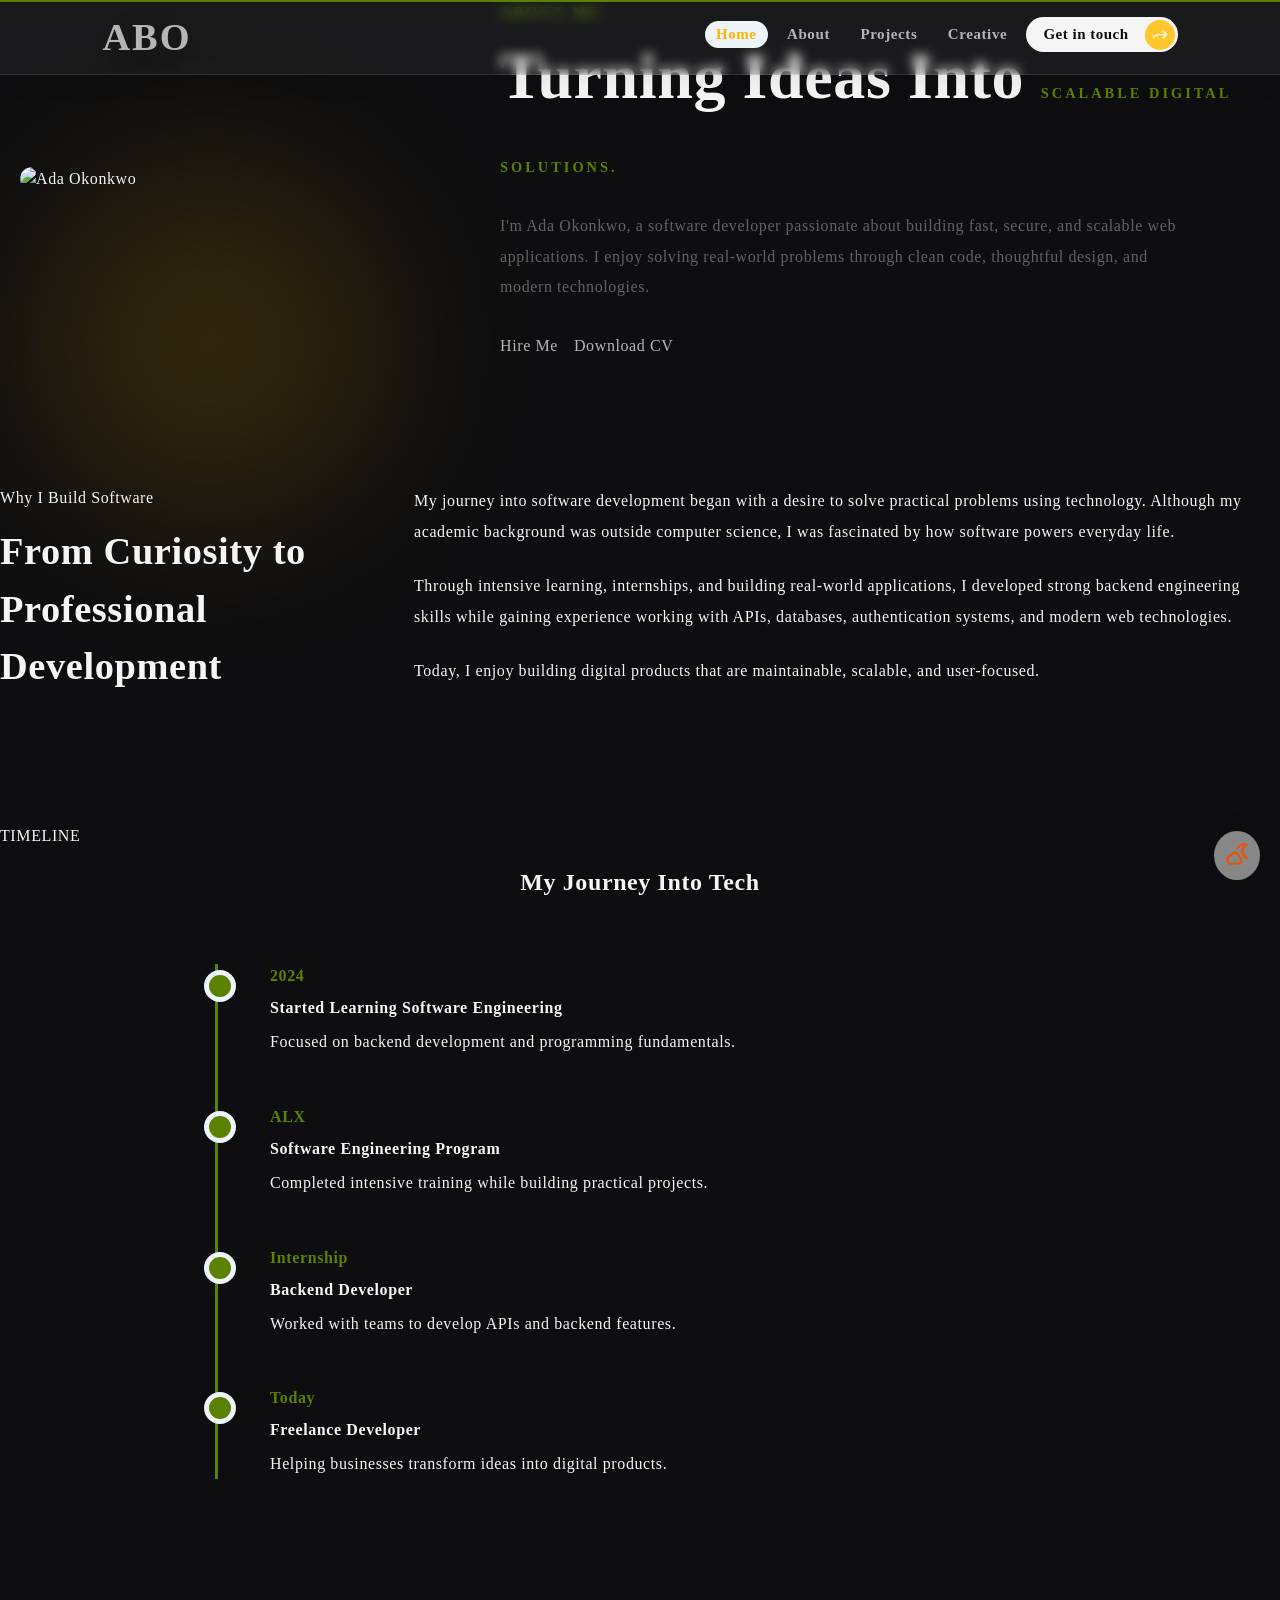
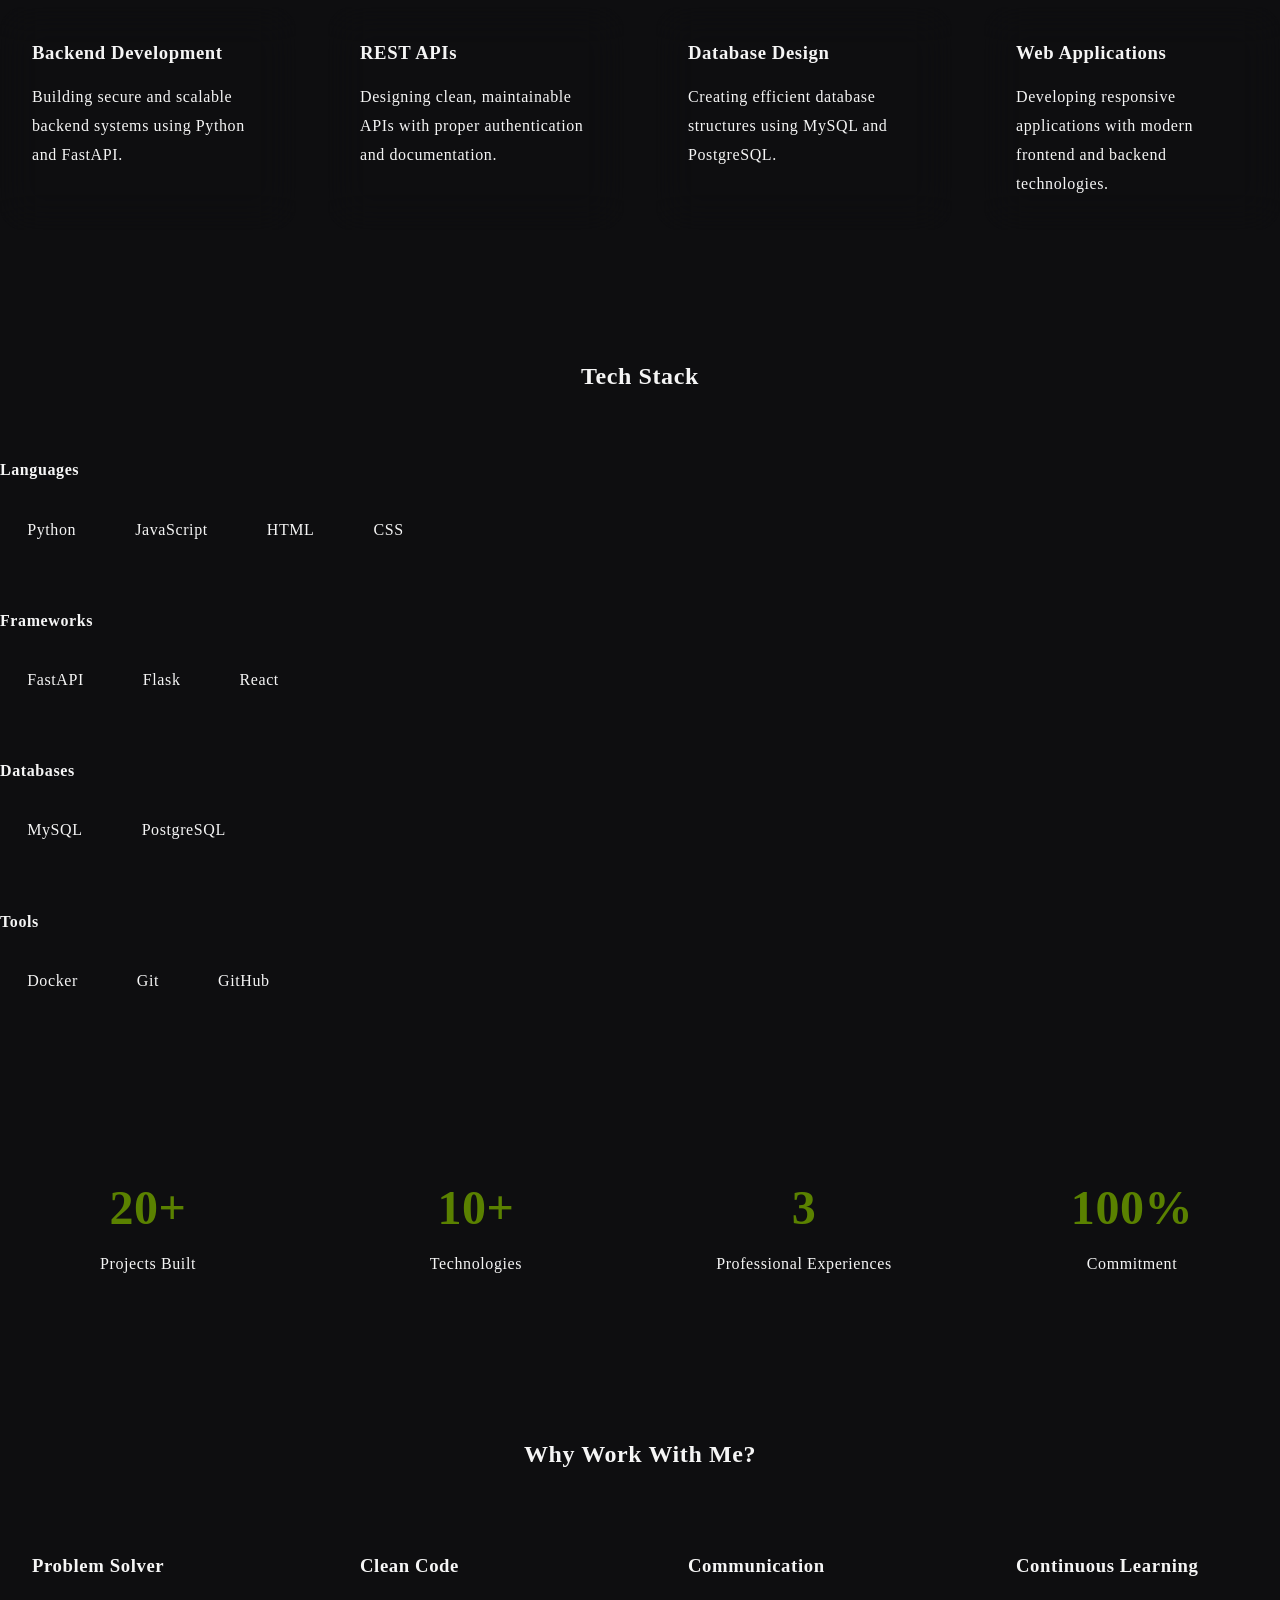
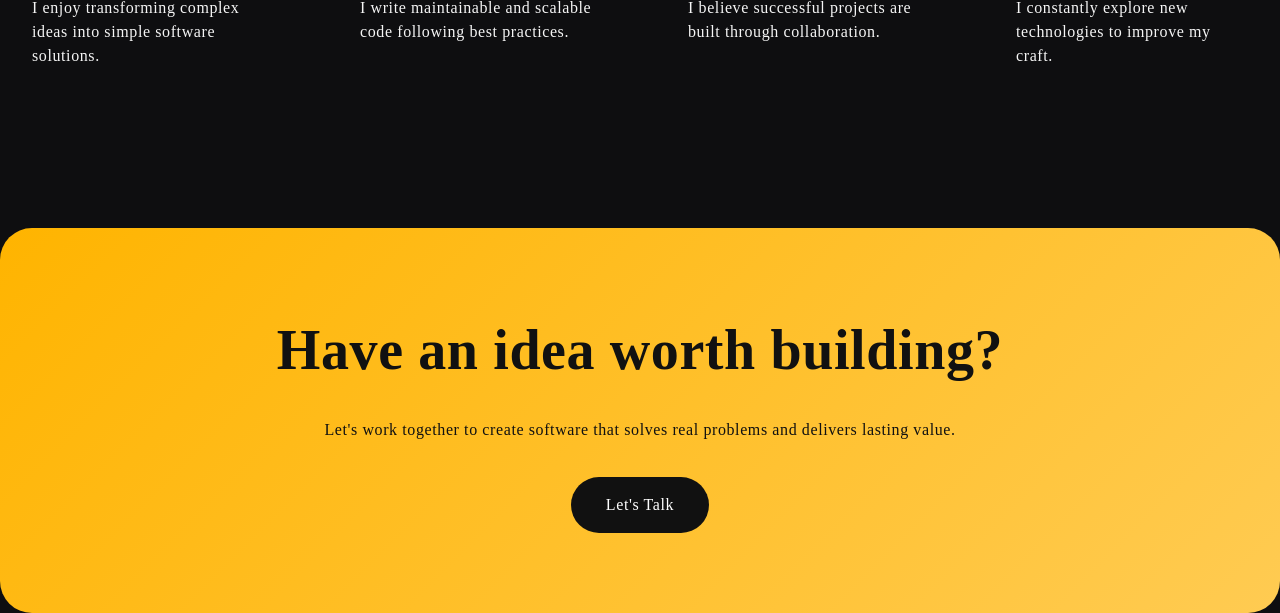
==== commit 7791c032: "deleted unsed file, added some fonts, revamped the service section in the index page, update style.c" ====
--- a/about.html
+++ b/about.html
@@ -10,6 +10,49 @@
     <title>About Ada</title>
 </head>
 <body>
+    <div class="display-mode">
+        <button id="toggle-theme" title="Toggle theme">
+            <svg id="moon" width="26px" height="26px" viewBox="0 0 24 24" fill="none" xmlns="http://www.w3.org/2000/svg"><g id="SVGRepo_bgCarrier" stroke-width="0"></g><g id="SVGRepo_tracerCarrier" stroke-linecap="round" stroke-linejoin="round"></g><g id="SVGRepo_iconCarrier"> <path d="M21 15.5018C18.651 14.5223 17 12.2039 17 9.5C17 6.79774 18.6534 4.48062 21 3.5C20.2304 3.17906 19.3859 3 18.5 3C15.7977 3 13.4806 4.64899 12.5 6.9956M6.9 21C4.74609 21 3 19.2889 3 17.1781C3 15.4286 4.3 13.8125 6.25 13.5C6.86168 12.0617 8.30934 11 9.9978 11C12.1607 11 13.9285 12.6589 14.05 14.75C15.1978 15.2463 16 16.4645 16 17.7835C16 19.5599 14.5449 21 12.75 21L6.9 21Z" stroke="#EB5204" stroke-width="2" stroke-linecap="round" stroke-linejoin="round"></path> </g></svg>
+
+            <svg id="sun" style="display: none;" width="26px" height="26px" viewBox="0 0 24 24" fill="none" xmlns="http://www.w3.org/2000/svg"><g id="SVGRepo_bgCarrier" stroke-width="0"></g><g id="SVGRepo_tracerCarrier" stroke-linecap="round" stroke-linejoin="round"></g><g id="SVGRepo_iconCarrier"> <path d="M12 3V4M12 20V21M4 12H3M6.31412 6.31412L5.5 5.5M17.6859 6.31412L18.5 5.5M6.31412 17.69L5.5 18.5001M17.6859 17.69L18.5 18.5001M21 12H20M16 12C16 14.2091 14.2091 16 12 16C9.79086 16 8 14.2091 8 12C8 9.79086 9.79086 8 12 8C14.2091 8 16 9.79086 16 12Z" stroke="#EB5204" stroke-width="2" stroke-linecap="round" stroke-linejoin="round"></path> </g></svg>
+        </button>
+     </div>
+     
+    <header>
+        <a href="index.html" class="logo">
+            ABO
+        </a>
+
+        <div class="header-actions">
+
+             <a href="contact.html" class="contact-mobile">
+                Get in touch
+                <span>
+                    <svg xmlns="http://www.w3.org/2000/svg" xmlns:xlink="http://www.w3.org/1999/xlink" aria-hidden="true" role="img" width="18" height="18" viewBox="0 0 20 20" style="color: rgb(255, 255, 255); opacity: 1; transform: rotate(270deg);"><path fill="currentColor" d="M6.614 3.143a.75.75 0 1 1 .772-1.286c1.347.808 2.34 1.785 2.98 3.135c.63 1.33.884 2.955.884 5.008v5.44l2.72-2.72a.75.75 0 1 1 1.06 1.06l-4 4a.75.75 0 0 1-1.06 0l-4-4a.75.75 0 0 1 1.06-1.06l2.72 2.72V10c0-1.947-.245-3.321-.74-4.366c-.486-1.026-1.243-1.799-2.396-2.49"></path></svg>
+                </span>
+            </a>
+
+            <button class="menu-toggle" aria-label="Open Menu">
+                <svg xmlns="http://www.w3.org/2000/svg" xmlns:xlink="http://www.w3.org/1999/xlink" aria-hidden="true" role="img" width="64" height="64" viewBox="0 0 56 56" style="color: rgb(74, 85, 101); opacity: 1; transform: rotate(0deg);"><path fill="currentColor" fill-rule="evenodd" d="M10 36a3 3 0 1 1 0 6a3 3 0 0 1 0-6m35.998 1c1.106 0 2.002.888 2.002 2c0 1.105-.89 2-2.002 2H18.002A1.996 1.996 0 0 1 16 39c0-1.105.89-2 2.002-2zM10 26a3 3 0 1 1 0 6a3 3 0 0 1 0-6m35.998 1c1.106 0 2.002.888 2.002 2c0 1.105-.89 2-2.002 2H18.002A1.996 1.996 0 0 1 16 29c0-1.105.89-2 2.002-2zM10 16a3 3 0 1 1 0 6a3 3 0 0 1 0-6m35.998 1c1.106 0 2.002.888 2.002 2c0 1.105-.89 2-2.002 2H18.002A1.996 1.996 0 0 1 16 19c0-1.105.89-2 2.002-2z"></path></svg>
+            </button>
+        </div>
+
+        <nav>
+            <a href="index.html"  class="active">Home</a>
+            <a href="about.html">About</a>
+            <a href="projects.html">Projects</a>
+            <a href="#creative">
+                Creative <!--(All my write-ups - poems, stories/drawings/handmade craft)-->
+            </a>
+            <a href="contact.html" class="contact">
+                Get in touch
+                <span>
+                    <svg xmlns="http://www.w3.org/2000/svg" xmlns:xlink="http://www.w3.org/1999/xlink" aria-hidden="true" role="img" width="18" height="18" viewBox="0 0 20 20" style="color: rgb(255, 255, 255); opacity: 1; transform: rotate(270deg);"><path fill="currentColor" d="M6.614 3.143a.75.75 0 1 1 .772-1.286c1.347.808 2.34 1.785 2.98 3.135c.63 1.33.884 2.955.884 5.008v5.44l2.72-2.72a.75.75 0 1 1 1.06 1.06l-4 4a.75.75 0 0 1-1.06 0l-4-4a.75.75 0 0 1 1.06-1.06l2.72 2.72V10c0-1.947-.245-3.321-.74-4.366c-.486-1.026-1.243-1.799-2.396-2.49"></path></svg>
+                </span>
+            </a>
+        </nav>
+    </header>
+
     <main>
         <section class="about-hero">
 
--- a/styles/style.css
+++ b/styles/style.css
@@ -1,19 +1,87 @@
+
+@font-face {
+    font-family: "Ciguatera";
+    src: url("../fonts/Ciguatera.ttf") format("truetype"); /* .ttf */
+    /* src: url("../fonts/Ciguatera.otf") format("opentype"); .otf*/
+    font-weight: normal;
+    font-style: normal;
+}
+@font-face {
+    font-family: "altron";
+    src: url("../fonts/altron.ttf") format("truetype"); /* .ttf */
+    font-weight: normal;
+    font-style: normal;
+}
+@font-face {
+    font-family: "Roba-4n2zl";
+    src: url("../fonts/Roba-4n2zl.ttf") format("truetype"); /* .ttf */
+    font-weight: normal;
+    font-style: normal;
+}
+@font-face {
+    font-family: "jinaglow";
+    src: url("../fonts/jinaglow.ttf") format("truetype"); /* .ttf */
+    font-weight: normal;
+    font-style: normal;
+}
+@font-face {
+    font-family: "PlayfairDisplay-VariableFont_wght";
+    src: url("../fonts/PlayfairDisplay-VariableFont_wght.ttf") format("truetype"); /* .ttf */
+    font-weight: normal;
+    font-style: normal;
+}
+@font-face {
+    font-family: "PlayfairDisplay-Italic-VariableFont_wght";
+    src: url("../fonts/PlayfairDisplay-Italic-VariableFont_wght.ttf") format("truetype"); /* .ttf */
+    font-weight: normal;
+    font-style: normal;
+}
 :root {
+     /* Brand */
+    --accent: #FFC72C;
+    --accent-dark: #D9A600;
+    --accent-light: #FFE07A;
+
+    /* Text */
+    --text-primary: #F5F5F5;
+    --text-secondary: #B5B5B5;
+    --text-muted: #7A7A7A;
+    --text-light: #fff9e9;
+
+    /* Dark Theme */
+    --bg-primary: #0E0E10;
+    --bg-secondary: #18181B;
+    --bg-light: rgba(0, 0, 0, 0.3);
+    --bg-card: #232326;
+    --bg-hover: #2F2F33;
+
+    /* Borders */
+    --border: rgba(255,255,255,.08);
+    --border-light: rgba(240, 255, 255, 0.8);
+
+    /* Shadows */
+    --shadow: 0 12px 40px rgba(0,0,0,.35);
+
+    /* Glow */
+    --glow: rgba(255,199,44,.25);
+    --glow2: #00bfff;
+    --primary: #5A8100;
+    --secondary: #EB5204;
+
+
     --background-color: rgb(237, 244, 250);
-    --background-color1: rgba(0, 0, 0, 0.3);
     --background-color2: #0c141a;
     --background-color3: rgba(255, 255, 255, 0.05);
     --background-color4: rgba(255, 255, 255, 0.1);
     --background-color5: rgba(255, 255, 255, 0.2);
     --background-color7: rgba(255, 255, 255, 0.5);
     
-    --border: rgba(255, 255, 255, 0.5);
+    --border0: rgba(255, 255, 255, 0.5);
     --border1: rgba(255, 255, 255, 0.2);
 
     --primary-color: #5A8100;
     --secondary-color: #EB5204;
     --highlight-color: #FFB400;
-    --base-color: #fff9e9;
     --white: #ffffff;
 
     --text-color: rgb(99, 98, 98);
@@ -25,12 +93,8 @@
     --text-color5: #007bff;
     /* Cloud blue CAFE NOIR 4B3621 BISTRE 372414 noir black */
     /* Chinese black*/
-    --border-color: rgba(240, 255, 255, 0.8);
     --border-color2: #d8cfbc;
     /* Bone */
-}
-
-.dark-mode{
     --background-color-d: #111d24; /* charcoal black */
     --background-color1-d: #11120d; /* noir black */
     --background-color2-d: #00060a; 
@@ -43,7 +107,23 @@
     --text-color1-d: #EB5204;
     --text-color2-d: #918e8e;
     --border-color-d: rgba(240, 255, 255, 0.2);
-    
+}
+
+body.light-mode{
+
+    --text-primary:#222;
+    --text-secondary:#555;
+    --text-muted:#777;
+
+    --bg-primary:#F3F4F6;
+    --bg-secondary:#FFFFFF;
+    --bg-card:#F8F9FA;
+    --bg-hover:#ECECEC;
+
+    --border:rgba(0,0,0,.08);
+
+    --shadow:0 10px 30px rgba(0,0,0,.08);
+
 }
 
 * {
@@ -80,15 +160,18 @@
     display: flex;
     flex-direction: column;
     min-height: 100vh;
-    font-family: "Caladea", serif;
+    font-family: "PlayfairDisplay-VariableFont_wght", "Caladea", serif;
     font-size: 16px;
     line-height: 1.5;
     letter-spacing: 0.6px;
     height: 100vh;
-}
-body.dark-mode{
-    background: var(--background-color-d);
-}
+    background:var(--bg-primary);
+    color:var(--text-primary);
+    transition:
+        background .4s,
+        color .4s;
+}
+
 .layer-blur {
     position: absolute;
     width: 30rem;
@@ -105,7 +188,7 @@
 }
 a {
     text-decoration: none;
-    color: var(--text-color);
+    color: var(--text-secondary);
     transition: color .2s ease;
     font-weight: 400;
 }
@@ -141,115 +224,273 @@
         right: 10px;
     }
 }
-/* --- Navigation Styles --- */
-
-.nav {
+/* ===========================
+        NAVIGATION
+=========================== */
+header {
     position: fixed;
     top: 0;
     left: 0;
-    bottom: 0;
+    width: 100%;
     z-index: 10;
     color: var(--text-color);
     font-weight: 600;
     font-size: 15px;
-    height: auto;
-    padding: 20px;
-    display: flex;
-    flex-direction: column;
-    justify-content: space-around;
-
+    padding: 1rem 2rem;
+    display: flex;
+     align-items:center;
+    justify-content:space-between;
+    padding:17px 8%;
+
+    z-index:1000;
     background: var(--background-color3);
     -webkit-backdrop-filter: blur(6px);
     backdrop-filter: blur(6px);
-    border-right: 1px solid rgba(255, 255, 255, 0.1);
+    border-bottom: 1px solid rgba(255, 255, 255, 0.1);
     box-shadow: 4px 0 30px rgba(0, 0, 0, 0.1);
 }
 
-.nav nav,
-.nav .socials {
-    display: flex;
-    flex-direction: column;
+header::before{
+    content:"";
+    position:absolute;
+    top:0;
+    left:0;
+
+    width:100%;
+    height:2px;
+
+    background:var(--primary-color);
+}
+header .logo{
+    font-family: "Roba-4n2zl", "altron", cursive;
+    font-size: 2.4rem;
+    font-weight: 700;
+    letter-spacing: 2px;
+    line-height: 1;
+    user-select: none;
+    cursor: pointer;
+    text-decoration:none;
+    text-shadow: 0 10px 30px rgba(0,0,0,.3);
+    transition: color .3s ease, transform .3s ease;
+}
+
+header .logo:hover {
+    transform: translateY(-2px);
+    color: var(--primary-color);text-shadow: 1px 1px 2px rgba(0,0,0,.15);
+}
+header nav {
+    display: flex;
     align-items: center;
+    justify-content: space-evenly;
     gap: 0.5rem;
     margin-left: 5px;
     margin-bottom: 0.3rem;
-}
-
-.nav .socials,
-.nav nav {
     transition: filter .3s ease;
 }
 
-.nav nav a,
-.nav .socials a {
-    display: flex;
-    flex-direction: column;
+header nav a {
+    display: flex;
     align-items: center;
-    justify-content: space-between;
-}
-
-.nav nav a span {
-    transform: translateX(100%);
-    opacity: 0;
-    transition: transform .3s ease, opacity .3s ease;
-    width: 0;
-    white-space: nowrap;
-}
-
-.nav nav a:hover,
-.nav .socials a:hover {
+    justify-content: center;
+    font-weight: bold;
+    padding:.15rem .7rem;
+    border-radius:999px;
+    transition: background .3s, color .3s, transform .3s;
+}
+
+header nav a:hover {
     background-color: var(--background-color);
-    border-radius: 20px;
-    padding: 5px 10px;
     color: var(--highlight-color);
-}
-
-.nav .socials a:hover {
-    border-radius: 20%;
-}
-
-.nav nav a:hover span {
-    transform: translateX(0);
-    opacity: 1;
-    width: auto;
+    transform:translateY(-2px);
+}
+
+header nav a.active{
+    background-color: var(--background-color);
+    color: var(--highlight-color);
+}
+
+header.scrolled{
+    padding:.8rem 2rem;
+    background:var(--background-color3);
+    box-shadow:0 10px 35px rgba(0,0,0,.08);
+}
+.contact-mobile,
+.contact{
+    display: inline-flex;
+    align-items: center;
+    justify-content:center;
+    gap: 1rem;
+    padding: 0.1rem 2px 0.1rem 1rem;
+    border: 1px solid var(--border);
+    border-radius: 999px;
+    background: var(--text-primary);
+    color: var(--bg-primary);
+    font-weight: 600;
+    letter-spacing: .5px;
+    text-decoration: none;
+    transition: all .35s ease;
+    overflow: hidden;
+    position: relative;
+}
+
+/* Yellow glow on hover */
+.contact-mobile:hover,
+.contact:hover{
+    border-color: var(--accent);
+    color: var(--bg-card);
+    transform: translateY(-4px);
+    box-shadow:
+        0 0 25px rgba(255,199,44,.18);
+}
+
+/* Circle */
+.contact-mobile span,
+.contact span{
+    width: 30px;
+    height: 30px;
+    display: flex;
+    align-items: center;
+    justify-content: center;
+    border-radius: 50%;
+    background: var(--accent);
+    transition: all .35s ease;
+}
+
+/* Icon */
+.contact-mobile svg,
+.contact svg{
+    transition: transform .35s ease;
+}
+
+/* Hover */
+.contact-mobile:hover span,
+.contact:hover span{
+    border: 1.5px solid var(--bg-hover);
+    background: var(--text-primary);
+}
+
+.contact-mobile:hover svg path,
+.contact:hover svg path{
+    color: var(--accent);
+}
+.header-action, .menu-toggle, .contact-mobile{
+    display:none;
 }
 
 /* Responsive Navigation for Mobile */
 @media (max-width: 768px) {
-    .nav {
+    header {
+         display:flex;
+        align-items:center;
+        justify-content:space-between;
+        padding:.9rem 1rem;
+        height:70px;
         width: 100%;
-        height: 4rem;
         left: 0;
         top: auto;
         bottom: 0;
-        background-color: rgba(255, 255, 255, 0.7);
+        background:transparent;
+        -webkit-backdrop-filter: blur(10px);
+        backdrop-filter: blur(10px);
         box-shadow: 0 -2px 10px rgba(0, 0, 0, 0.1);
     }
 
-    .nav .socials {
+    header::before{
         display: none;
     }
-
-    .nav nav {
-        width: 100%;
+    
+    header .logo{
+        font-size: 1.5rem;
+    }
+
+    .header-actions{
+        display:flex;
+        align-items:center;
+        justify-content: space-between;
+        gap:3rem;
+
+    }
+    /* Show Hamburger */
+    header .header-actions .menu-toggle{
+        display:flex;
+        align-items:center;
+        justify-content:center;
+        width:45px;
+        height:45px;
+        border:none;
+        border-radius:10px;
+        background:transparent;
+        color:var(--text-primary);
+        font-size:2rem;
+
+        cursor:pointer;
+    }
+
+     header .header-actions .menu-toggle svg{
+        width: 35px;
+        height: 35px;
+    }
+     header .header-actions .contact-mobile{
         display: flex;
-        align-items: start;
-    }
-
-    .nav nav {
-        width: 100%;
-        flex-direction: row;
-        justify-content: space-evenly;
-        gap: .6rem;
-    }
-
-    .nav nav a:hover span {
-        transform: translate(0, 0);
-        opacity: 1;
-        width: auto;
-    }
-}
-
+        background: var(--text-muted);
+    }
+     header .header-actions .contact-mobile span{
+        width: 25px;
+        height: 25px;
+    }
+
+    /* Navigation */
+    header nav{
+        position:fixed;
+        bottom:60px;
+        right:-100%;
+        width:80%;
+        height:calc(100vh - 70px);
+        display:flex;
+        flex-direction:column;
+        align-items:flex-start;
+        padding:2rem;
+        background: var(--text-muted);
+       
+        border: 1px solid rgba(255,255,255,.08);
+        box-shadow:
+            -15px 0 40px rgba(0,0,0,.35),
+            inset 0 1px 0 rgba(255,255,255,.12);
+        transition: right .35s ease;
+        overflow-y: auto;
+        z-index: 999;
+    }
+
+    header nav .contact{
+        display: none;
+    }
+    
+
+    /* Open */
+    header nav.show{
+        right:0;
+    }
+
+    header nav a{
+        width:100%;
+        padding:1rem;
+        border-radius:6px;
+        color: var(--bg-card);
+    }
+    header nav a:not(:last-child){
+        border-bottom: 1.5px solid var(--bg-hover)
+    }
+    header nav a.active,
+    header nav a:hover{
+        background: rgba(36, 36, 35, 0.7);
+        color: #fff;
+        box-shadow: inset 0 0 0 1px rgba(255,180,0,.15);
+    }
+}
+
+/* ===========================
+        MAIN SECTIONS
+=========================== */
 /* --- Banner Styles --- */
 .banner {
     height: 100vh;
@@ -283,13 +524,14 @@
     flex-direction: row;
     justify-content: space-between;
     gap: 4rem;
-    color: var(--base-color);
-    border: 7px solid var(--border-color);
+    color: var(--text-light);
+    border: 7px solid var(--border-light);
+    border-bottom: 7px solid rgba(211, 211, 211, 0.3);
     padding: 2rem 4rem;
     border-radius: 2rem;
 }
-.dark-mode .banner .bg1 {
-    border-bottom: 7px solid rgba(211, 211, 211, 0.3);
+.light-mode.banner .bg1 {
+    border: 7px solid var(--border-light);
 }
 .banner .bg1 .bg1-context {
     display: flex;
@@ -303,7 +545,7 @@
 }
 
 .banner .bg1 .title .highlight {
-    color: var(--border-color);
+    color: var(--border-light);
 }
 
 .banner .bg1 .title h2:nth-child(2) {
@@ -326,7 +568,7 @@
 }
 
 .banner .bg1 .bg1-context-inner .mini-bio span {
-    color: var(--secondary-color);
+    color: var(--accent-dark);
 }
 
 .banner .bg1 .bg1-context-inner .exp {
@@ -339,15 +581,16 @@
 
 .banner .bg1 .bg1-context-inner .exp span:nth-child(1) {
     font-size: 1.5rem;
-    color: var(--primary-color);
+    color: var(--accent-light);
 }
 
 .banner .bg1 .context {
     position: relative;
-    bottom: 0px;
-    right: -100px;
-    width: 38%;
-    background-color: var(--background-color1);
+    right: -5%;
+    top: 35%;
+    width: 30%;
+    height: fit-content;
+    background-color: var(--bg-light);
     border-radius: 30px;
     box-shadow: 0 4px 30px rgba(0, 0, 0, 0.1);
     -webkit-backdrop-filter: blur(5px);
@@ -375,9 +618,9 @@
     margin-bottom: 15px;
     border: none;
     border-radius: 8px;
-    background: var(--background-color4);
+    background: var(--bg-hover);
     /* Lighter background for inputs */
-    color: var(white);
+    color: var(--text-primary);
     /* Text color inside inputs */
     border: 1px solid var(--border1);
     -webkit-backdrop-filter: blur(10px);
@@ -388,21 +631,13 @@
 }
 
 .banner .bg1 .context .glass-form input::placeholder {
-    color: var(--text-color1);
+    color: var(--text-primary);
 }
 
 .banner .bg1 .context .glass-form input:focus,
 .banner .bg1 .context .glass-form select:focus {
-    background: var(--background-color5);
+    background: var(--bg-hover);
     border-color: var(--border);
-}
-
-.banner .bg1 .context .glass-form label {
-    display: block;
-    margin-bottom: 5px;
-    margin-top: 15px;
-    font-weight: bold;
-    color: var(--text-color0);
 }
 
 .banner .bg1 .context .glass-form .bg-grad {
@@ -410,7 +645,7 @@
     padding: 2px;
     border: none;
     border-radius: 50px;
-    background: linear-gradient(to right, #656565, var(--highlight-color), #6600c5, #5300a0, var(--secondary-color), var(--primary-color), var(--highlight-color), #656565);
+    background: linear-gradient(to right, #656565, var(--highlight-color), #007bff, #5300a0, var(--accent), rgb(252, 3, 3), var(--accent-dark), #656565);
     background-size: 200%;
     animation: animationGradient 2.5s linear infinite;
     box-shadow: 0 0 15px rgba(255, 255, 255, 0.2);
@@ -422,13 +657,13 @@
     width: 100%;
     padding: 15px;
     font-size: 1.1rem;
-    font-weight: bold;
+    font-weight: 500;
     border: none;
     border-radius: 50px;
     box-shadow: 0 0 15px rgba(255, 255, 255, 0.2);
     cursor: pointer;
     margin-top: x 20px;
-    color: var(--secondary-color);
+    color: #5300a0;
 }
 
 @keyframes animationGradient {
@@ -438,14 +673,20 @@
 }
 
 .banner .bg1 .context .glass-form button:hover {
-    background: var(--border-color);
-    color: var(--text-color);
+    background: var(--border-light);
+    color: var(--text-muted);
 }
 
 /* Responsive Banner for Tablets & Mobile */
+@media (max-width: 1200px) {
+    .banner .bg1 .context {
+        top: 22%;
+    }
+}
 @media (max-width: 1000px) {
     .banner .bg1 .context {
-        right: -70px;
+        top: 32%;
+        width: 34%;
     }
     .banner .bg1 .context h3 {
         font-size:1.2rem
@@ -463,7 +704,7 @@
 
 @media (max-width: 900px) {
     .banner .bg1 .context {
-        right: -35px;
+        width: 35%;
     }
 }
 
@@ -486,60 +727,451 @@
     }
 }
 
-/* --- Num Styles --- */
-.num {
-    min-height: 5rem;
-    padding: 5rem 1.5rem;
-    margin: 0 6rem;
-    color: var(--text-color2);
-    display: flex;
-    justify-content: space-around;
-    align-items: center;
-    border-bottom: 1px solid var(--border-color2);
-}
-.dark-mode .num {
-    color: var(--text-color-d)
-}
-.num > div span {
-    display: block;
-    text-align: center;
-    font-size: 1.2rem;
-    font-weight: 500;
-}
-
-.num > div span:nth-child(1) {
-    color: var(--secondary-color);
-    font-size: 2rem;
-    font-weight: 800;
-}
-
-@media (max-width: 900px) {
-    .num{
-        margin: 0 3rem;
-    }
-    .num>div span {
-        font-size: 1rem;
-    }
-}
-@media (max-width: 768px) {
-    .num {
-        flex-wrap: wrap;
-        margin: 0 2rem;
-    }
-}
-
-@media (max-width: 568px) {
-    .num {
-        flex-direction: column;
-        margin: 0;
-    } 
-}
-
-/* --- Services Styles --- */
+/* ====== SERVICES =======*/
+.services{
+    position:relative;
+    padding:10rem 15% 8rem 15%;
+    overflow:hidden;
+    background: var(--bg-primary);
+}
+.services::before{
+    content: "";
+    position: absolute;
+    top: 0;
+    left: 0;
+
+    width: 100%;
+    height: 120px;
+
+    background: linear-gradient(
+        to bottom,
+        transparent,
+        var(--bg-primary)
+    );
+
+    pointer-events: none;
+}
+.light-mode.services{
+    background:#fff;
+}
+.service-row{
+    position:relative;
+    width:100%;
+    display:flex;
+    align-items:center;
+    justify-content:space-between;
+    margin-top:-6px;
+    border: 6px solid var(--accent);
+    border-radius: 8rem;
+    padding: 1rem;
+    box-shadow:
+        0 10px 30px rgba(0, 0, 0, .35),
+    0 0 8px rgba(255, 199, 44, .18),
+    0 0 16px rgba(255, 199, 44, .08);
+}
+
+.light-mode.service-row{
+    border: 6px solid #00bfff;
+}
+.service-row.left{
+    padding-right:6rem;
+    border-right: none;
+}
+.service-row.right{
+    padding-left:6rem;
+    border-left: none;
+}
+.service-row:first-child{
+    margin-top: 0;
+}
+.service-row.left::before{
+    content: "";
+    position: absolute;
+    top: -14px;
+    right: -5px;
+    width: 44%;
+    height: 262px;
+    background: var(--bg-primary);
+}
+.light-mode.service-row.left::before{
+    top: -6px;
+    right: 0;
+    width: 43%;
+    height: 242px;
+    background: #fff;
+}
+.service-row.left:nth-child(3)::before{
+    content: "";
+    position: absolute;
+    top: -3.5px;
+    right: -8px;
+    width: 20%;
+    height: 244px;
+    background: var(--bg-primary);
+    border-radius: 50%;
+}
+.light-mode.service-row:nth-child(3)::before{
+    right: 0;
+    background: #fff;
+}
+
+.service-row.right::before{
+    content: "";
+    position: absolute;
+    top: -3px;
+    left: -8px;
+    width: 20%;
+    height: 244px;
+    background: var(--bg-primary);
+    border-radius: 50%;
+}
+.light-mode.service-row.right::before{
+    left: 0;
+    background: #fff;
+}
+.service-row.left:first-child .mask{
+    position:absolute;
+    background: var(--bg-primary);
+    z-index:5;
+}
+.light-mode.service-row.left:first-child .mask{
+    background: #fff;
+}
+.service-row.left:first-child .mask.top{
+    top:-15px;
+    right:43%;
+    width:25%;
+    height:15px;
+}
+
+.service-row.left:first-child .mask.middle{
+    top:-6px;
+    left:27.5%;
+    width:5%;
+    height:6px;
+    border-top-right-radius: 10px;
+    border-bottom-right-radius: 10px;
+    background: var(--accent);
+}
+.light-mode.service-row.left:first-child .mask.middle{
+    background: #00bfff;
+}
+.service-row.right:last-child .mask{
+    position:absolute;
+    background: var(--bg-primary);
+    z-index:15;
+}
+.light-mode.service-row.right:last-child .mask.middle{
+    background: #fff;
+}
+.service-row.right:last-child .mask.bottom{
+    bottom:-15px;
+    right:33%;
+    width:56%;
+    height:15px;
+}
+.service-row.right:last-child .mask.middle{
+    bottom:-6px;
+    right:28.5%;
+    width:5%;
+    height:6px;
+    border-top-left-radius: 10px;
+    border-bottom-left-radius: 10px;
+    background: var(--accent);
+}
+.light-mode.service-row.right:last-child .mask.middle{
+    background: #00bfff;
+}
+
+.service-circle{
+    width:200px;
+    height:200px;
+    border-radius:50%;
+    display:flex;
+    justify-content:center;
+    align-items:center;
+    background:#19191d;
+
+    border:1px solid rgba(255,255,255,.03);
+    box-shadow:
+        /* Bottom shadow */
+        18px 18px 35px rgba(0,0,0,.55),
+
+        /* Top highlight */
+        -10px -10px 20px rgba(255,255,255,.03),
+
+        /* Inner depth */
+        inset 2px 2px 4px rgba(255,255,255,.02),
+        inset -4px -4px 8px rgba(0,0,0,.45);
+
+    transition: .4s ease;
+    z-index:5;
+}
+
+.light-mode.services-circle{
+    background:#fff;
+    box-shadow:
+        0 20px 40px rgba(0,0,0,.18),
+        0 8px 15px rgba(0,0,0,.08);
+}
+.service-circle:hover{
+
+    transform: scale(1.03);
+
+    box-shadow:
+        22px 22px 45px rgba(0,0,0,.6),
+        -10px -10px 20px rgba(255,255,255,.04),
+        0 0 20px rgba(255,199,44,.18),
+        0 0 45px rgba(255,199,44,.08);
+}
+.light-mode.service-circle svg{
+    color: #4a5565;
+}
+.service-row.left .service-text{
+    display: flex;
+    flex-direction: column;
+    align-items: end;
+}
+.service-text h2{
+    font-size:2rem;
+    color: var(--text-primary);
+    font-weight:700;
+    text-transform: uppercase;
+    margin-bottom:.4rem;
+
+}
+.light-mode.service-text h2{
+    color: var(--bg-secondary);
+}
+.service-text h5{
+    color:rgba(255,255,255,.55);
+    letter-spacing:1.6px;
+    text-transform: uppercase;
+    margin-bottom:1rem;
+}
+.light-mode.service-text h5{
+    color:#777;
+}
+.service-text p{
+    text-align: justify;
+    text-justify: inter-word;
+    line-height: 1.8;
+    width:50%;
+    color:rgba(255,255,255,.72);
+}
+.light-mode.service-text p{
+    color:#666;
+}
+
+.service-row:nth-child(1) .service-text h2 span{
+    color: red;
+}
+.service-row:nth-child(2) .service-text h2 span{
+    color: var(--glow2);
+}
+.service-row:nth-child(3) .service-text h2 span{
+    color: var(--secondary);
+}
+.service-row:nth-child(4) .service-text h2 span{
+    color: var(--primary);
+}
+
+
+@media(max-width:768px){
+
+.service-row,
+.service-row.left,
+.service-row.right{
+
+    padding:0 2rem 0 5rem;
+
+    flex-direction:row;
+
+}
+
+.service-row.right{
+
+    flex-direction:row;
+}
+
+.service-text{
+
+    width:auto;
+}
+
+.services::before{
+
+    left:45px;
+}
+
+.service-row::before,
+.service-row::after{
+
+    display:none;
+}
+
+}
+
+/* --- Num Styles --- *
+.services{
+
+    padding:7rem 8%;
+
+}
+
+.services-timeline{
+
+    position:relative;
+
+    display:flex;
+
+    flex-direction:column;
+
+    gap:5rem;
+
+}
+.services-timeline::before{
+
+    content:"";
+
+    position:absolute;
+
+    left:50%;
+
+    transform:translateX(-50%);
+
+    top:0;
+
+    width:6px;
+
+    height:100%;
+
+    background:linear-gradient(
+        to bottom,
+        var(--accent),
+        #8b6b00
+    );
+
+    border-radius:30px;
+
+    box-shadow:0 0 18px var(--glow);
+
+}
+.service-card{
+
+    width:45%;
+
+    display:flex;
+
+    align-items:center;
+
+    gap:2rem;
+
+    position:relative;
+
+}
+.service-card.left{
+
+    align-self:flex-start;
+
+    text-align:right;
+
+    flex-direction:row-reverse;
+
+}
+.service-card.right{
+
+    align-self:flex-end;
+
+}
+.service-icon{
+
+    width:120px;
+
+    height:120px;
+
+    border-radius:50%;
+
+    background:var(--bg-card);
+
+    display:flex;
+
+    justify-content:center;
+
+    align-items:center;
+
+    flex-shrink:0;
+
+    border:2px solid rgba(255,199,44,.3);
+
+    box-shadow:
+    0 15px 35px rgba(0,0,0,.3),
+    0 0 30px rgba(255,199,44,.15);
+
+}
+.service-icon img{
+
+    width:55px;
+
+}
+.service-content{
+
+    background:var(--bg-card);
+
+    padding:2rem;
+
+    border-radius:18px;
+
+    border:1px solid var(--border);
+
+    box-shadow:var(--shadow);
+
+}
+.service-content h3{
+
+    color:var(--accent);
+
+    margin-bottom:1rem;
+
+}
+
+@media(max-width:768px){
+
+.services-timeline::before{
+
+    left:35px;
+
+}
+
+.service-card{
+
+    width:100%;
+
+    align-self:stretch;
+
+    flex-direction:row;
+
+    text-align:left;
+
+    padding-left:5rem;
+
+}
+
+.service-card.left{
+
+    flex-direction:row;
+
+    text-align:left;
+
+}
+
+}*/
+
+/* --- Services Styles --- 
 .services {
     padding: 6rem 9rem;
     position: relative;
-    background-color: var(--background-color2);
+    background-color: var();
     color: var(--text-color3);
     display: flex;
     flex-direction: column;
@@ -548,7 +1180,7 @@
 .dark-mode .services {
     background-color: var(--background-color2-d);
 }
-/*.services::before{
+.services::before{
     content: "";
     position: absolute;
     width: 100%;
@@ -559,7 +1191,7 @@
     background: radial-gradient(
         960px circle at 0 0, rgba(106, 0, 255, 0.1), transparent 40%
     );
-}*/
+}
 .services .little-tag,
 .projects .little-tag {
     display: block;
@@ -610,7 +1242,7 @@
     border-radius: 1rem;
     padding: 2rem;
     transition: transform 0.3s ease, box-shadow 0.3s ease;
-    /*background-color: #121c24c5;*/
+    /*background-color: #121c24c5;
     box-shadow:
         0 15px 35px rgba(0, 0, 0, 0.4),
         0 5px 15px rgba(0, 0, 0, 0.2);
@@ -652,7 +1284,7 @@
     border-top-left-radius: 50%;
     border-top-right-radius: 50%;
     object-fit: cover;
-}
+}*/
 
 /* Responsive Services for Mobile */
 @media (max-width: 900px) {
@@ -1601,16 +2233,9 @@
     background-color: var(--background-color2);    
 }
 .footer footer > section .f1 h2{
+    font-family: "Ciguatera", cursive;
     font-weight: 800;
     font-size: 1rem;
-}
-.footer footer > section .f1 h2 .a{
-    color: var(--secondary-color);
-    font-size: 2.5rem;
-}
-.footer footer > section .f1 h2 .d{
-    color: var(--highlight-color);
-    font-size: 2rem;
 }
 .footer footer > section .f1 p{
     font-size: 13px;
